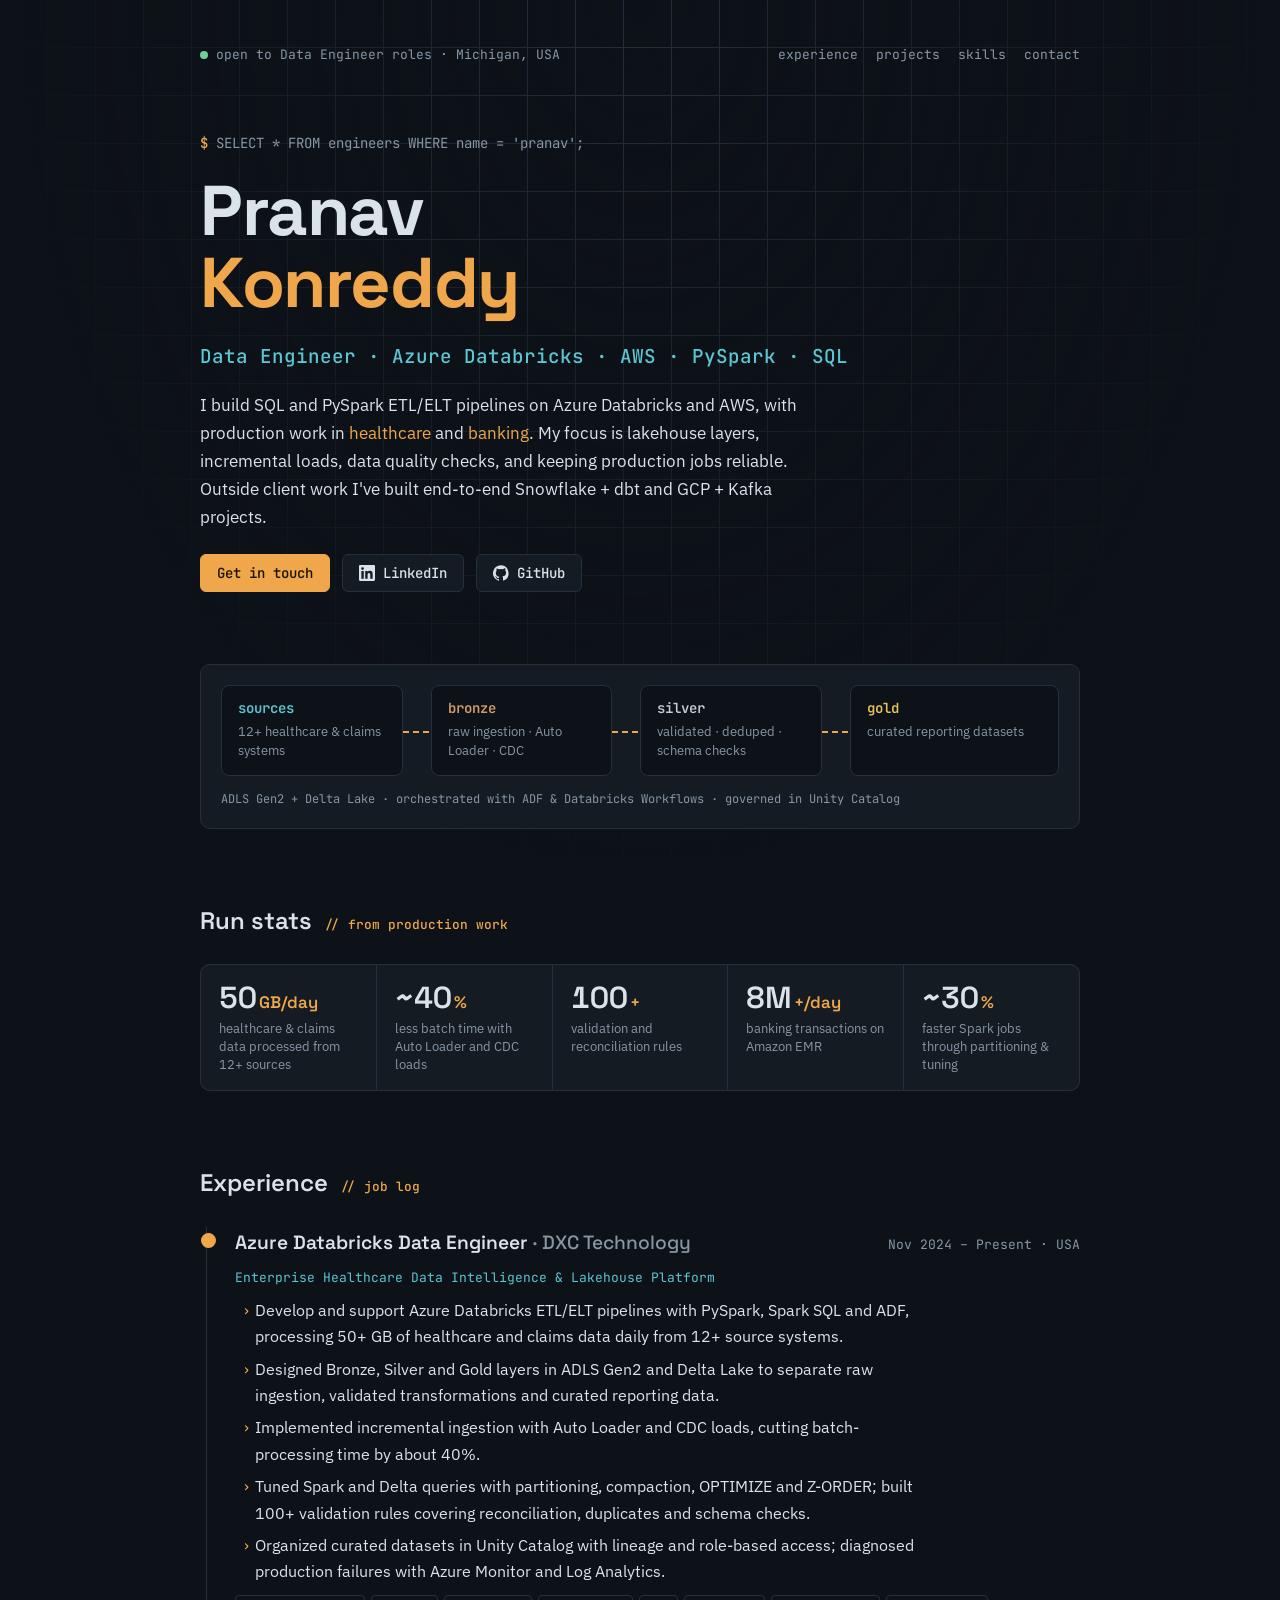
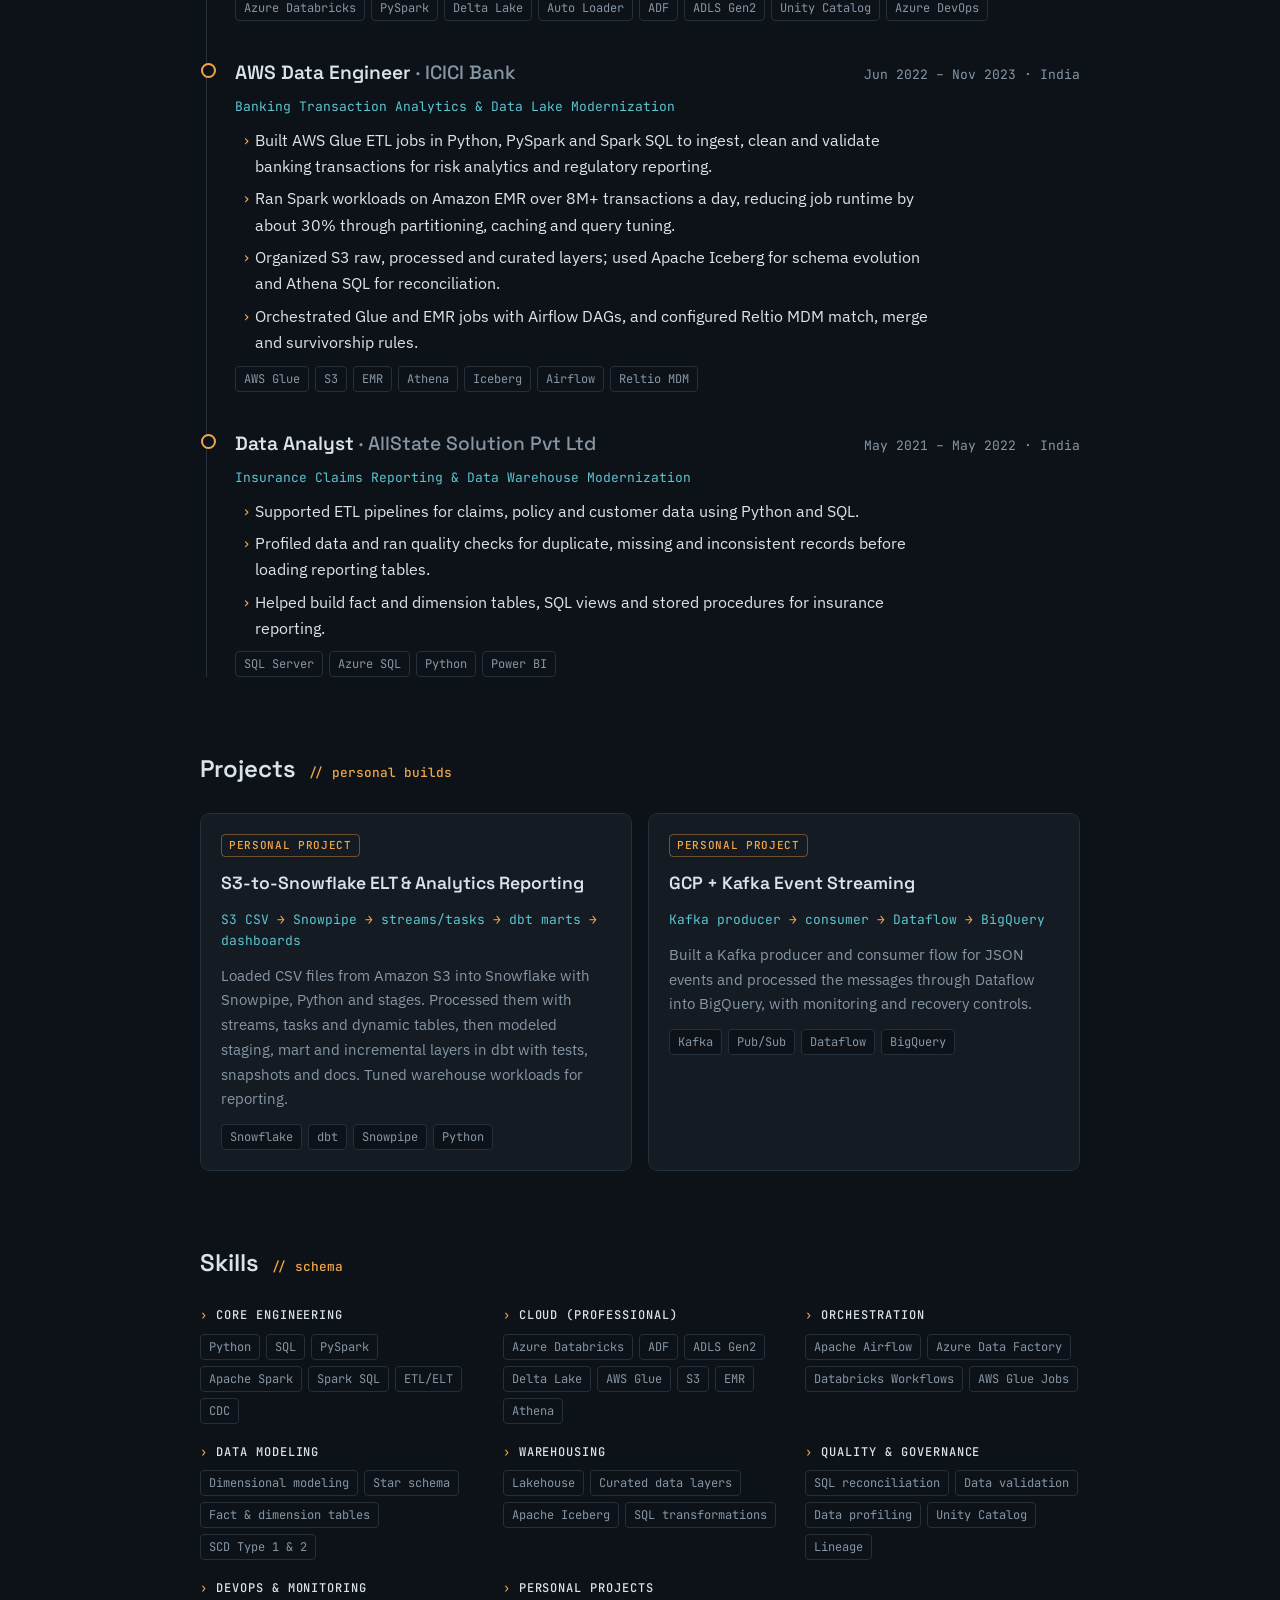
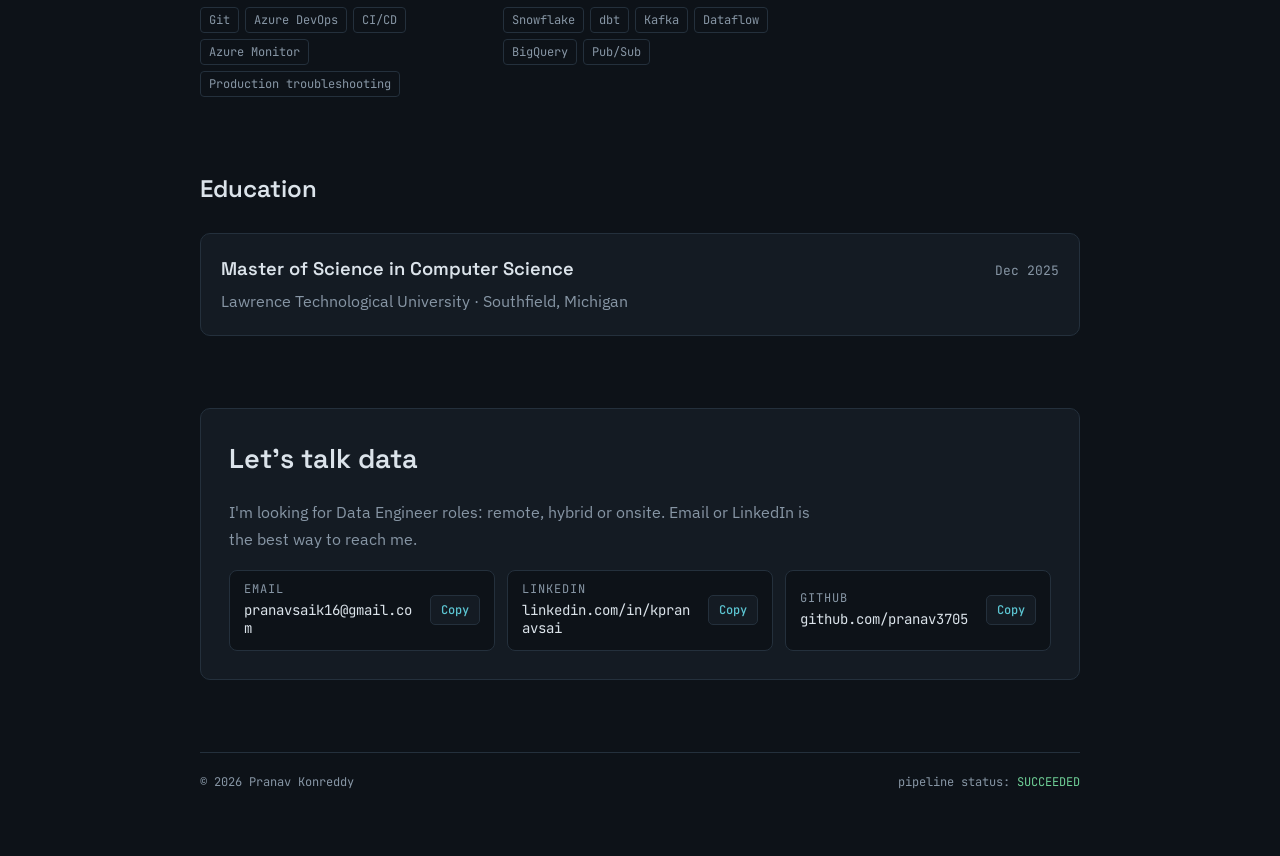
==== index.html @ feb9c825 "Add profile site Co-Authored-By: Claude Opus 5.5 <noreply@anthropic.com>" ====
<!doctype html>
<html lang="en">
<head>
<meta charset="utf-8">
<meta name="viewport" content="width=device-width, initial-scale=1, viewport-fit=cover">
<meta property="og:title" content="Pranav Konreddy | Data Engineer">
<meta property="og:description" content="Data Engineer: Azure Databricks, AWS, PySpark, SQL, Snowflake and dbt.">
<meta property="og:url" content="https://pranav3705.github.io/">
<meta property="og:type" content="website">
<title>Pranav Konreddy | Data Engineer</title>
<meta name="description" content="Pranav Konreddy, Data Engineer: Azure Databricks, AWS, PySpark, SQL, Snowflake and dbt.">
<link rel="preconnect" href="https://fonts.googleapis.com">
<link rel="preconnect" href="https://fonts.gstatic.com" crossorigin>
<link rel="stylesheet" href="https://fonts.googleapis.com/css2?family=Space+Grotesk:wght@500;600;700&family=IBM+Plex+Sans:wght@400;500;600&family=JetBrains+Mono:wght@400;500;600&display=swap">
<style>
/* Layout: one narrow column read like a pipeline run: source → bronze → silver → gold, then a job log of roles. Deliberately dark-only. */
:root {
  --bg: #0d1218;
  --surface: #141b23;
  --line: #24303c;
  --fg: #dbe3ea;
  --muted: #8796a5;
  --amber: #f0a64a;
  --teal: #5cc5d2;
  --ok: #6fcf97;
  --font-display: "Space Grotesk", "Segoe UI", system-ui, sans-serif;
  --font-body: "IBM Plex Sans", "Segoe UI", system-ui, sans-serif;
  --font-mono: "JetBrains Mono", ui-monospace, "SF Mono", Menlo, Consolas, monospace;
  color-scheme: dark;
}
* { box-sizing: border-box; }
html { scroll-behavior: smooth; }
@media (prefers-reduced-motion: reduce) { html { scroll-behavior: auto; } *, *::before, *::after { animation: none !important; transition: none !important; } }
body {
  margin: 0;
  background: var(--bg);
  color: var(--fg);
  font: 16px/1.65 var(--font-body);
  padding-left: max(16px, env(safe-area-inset-left, 0px));
  padding-right: max(16px, env(safe-area-inset-right, 0px));
  background-image:
    linear-gradient(var(--line) 1px, transparent 1px),
    linear-gradient(90deg, var(--line) 1px, transparent 1px);
  background-size: 48px 48px;
  background-position: -1px -1px;
  background-attachment: fixed;
}
body::after {
  content: ""; position: fixed; inset: 0; pointer-events: none; z-index: -1;
  background: radial-gradient(ellipse at 50% 0%, transparent 0%, var(--bg) 70%);
}
.wrap { max-width: 880px; margin: 0 auto; padding-block: 48px 64px; display: flex; flex-direction: column; gap: 72px; position: relative; }
a { color: var(--teal); text-decoration: none; }
a:hover { text-decoration: underline; text-underline-offset: 3px; }
:focus-visible { outline: 2px solid var(--amber); outline-offset: 3px; border-radius: 4px; }

.mono { font-family: var(--font-mono); }
.label { font: 500 12px/1.4 var(--font-mono); letter-spacing: .08em; text-transform: uppercase; color: var(--muted); }
h1, h2, h3 { font-family: var(--font-display); text-wrap: balance; margin: 0; }
h2 { font-size: 1.5rem; font-weight: 600; display: flex; align-items: baseline; gap: 12px; }
h2 .mono { font-size: .8rem; color: var(--amber); font-weight: 500; }
section { display: flex; flex-direction: column; gap: 24px; }

/* Top bar */
.topbar { display: flex; justify-content: space-between; align-items: center; gap: 16px; flex-wrap: wrap; font: 13px/1 var(--font-mono); color: var(--muted); }
.status { display: inline-flex; align-items: center; gap: 8px; }
.dot { width: 8px; height: 8px; border-radius: 50%; background: var(--ok); box-shadow: 0 0 0 0 var(--ok); animation: pulse 2.4s ease-out infinite; }
@keyframes pulse { 0% { box-shadow: 0 0 0 0 rgba(111,207,151,.55); } 70%,100% { box-shadow: 0 0 0 8px rgba(111,207,151,0); } }
.topbar nav { display: flex; gap: 18px; flex-wrap: wrap; }
.topbar nav a { color: var(--muted); }
.topbar nav a:hover { color: var(--fg); }

/* Hero */
.hero { display: flex; flex-direction: column; gap: 22px; }
.prompt { font: 14px/1.5 var(--font-mono); color: var(--muted); }
.prompt b { color: var(--amber); font-weight: 500; }
.hero h1 { font-size: clamp(2.6rem, 8vw, 4.4rem); line-height: 1.02; font-weight: 700; letter-spacing: -.02em; }
.hero h1 span { color: var(--amber); }
.role { font: 500 clamp(1rem, 2.6vw, 1.2rem)/1.5 var(--font-mono); color: var(--teal); }
.lede { max-width: 62ch; color: var(--fg); font-size: 1.06rem; margin: 0; }
.lede em { font-style: normal; color: var(--amber); }
.actions { display: flex; gap: 12px; flex-wrap: wrap; }
.btn { display: inline-flex; align-items: center; gap: 8px; padding: 10px 16px; border: 1px solid var(--line); border-radius: 6px; background: var(--surface); color: var(--fg); font: 500 14px/1 var(--font-mono); cursor: pointer; transition: border-color .15s, color .15s; }
.btn:hover { border-color: var(--amber); color: var(--amber); text-decoration: none; }
.btn.primary { background: var(--amber); color: #1a1206; border-color: var(--amber); }
.btn.primary:hover { color: #1a1206; filter: brightness(1.08); }
.btn svg { width: 16px; height: 16px; fill: currentColor; }

/* Medallion pipeline */
.pipeline { border: 1px solid var(--line); border-radius: 10px; background: var(--surface); padding: 20px; overflow-x: auto; }
.pipe-row { display: grid; grid-template-columns: repeat(4, minmax(130px, 1fr)); gap: 0; min-width: 600px; align-items: stretch; }
.stage { position: relative; padding: 14px 16px; border: 1px solid var(--line); border-radius: 8px; background: var(--bg); display: flex; flex-direction: column; gap: 6px; margin-right: 28px; }
.stage:last-child { margin-right: 0; }
.stage:not(:last-child)::after {
  content: ""; position: absolute; right: -29px; top: 50%; width: 28px; height: 2px;
  background: repeating-linear-gradient(90deg, var(--amber) 0 6px, transparent 6px 10px);
  background-size: 20px 2px; animation: flow 1.2s linear infinite;
}
@keyframes flow { from { background-position: 0 0; } to { background-position: 20px 0; } }
.stage .name { font: 600 14px/1.2 var(--font-mono); }
.stage .desc { font-size: 13px; color: var(--muted); line-height: 1.45; }
.stage.bronze .name { color: #d39a6a; }
.stage.silver .name { color: #c3ccd5; }
.stage.gold .name { color: #e8c15a; }
.stage.src .name { color: var(--teal); }
.pipe-foot { margin-top: 14px; font: 12px/1.5 var(--font-mono); color: var(--muted); min-width: 600px; }

/* Metrics */
.metrics { display: grid; grid-template-columns: repeat(auto-fit, minmax(150px, 1fr)); gap: 1px; background: var(--line); border: 1px solid var(--line); border-radius: 10px; overflow: hidden; }
.metric { background: var(--surface); padding: 18px 18px 16px; display: flex; flex-direction: column; gap: 6px; }
.metric .num { font: 600 1.9rem/1 var(--font-display); color: var(--fg); font-variant-numeric: tabular-nums; }
.metric .num small { font-size: .55em; color: var(--amber); margin-left: 2px; }
.metric .what { font-size: 13px; color: var(--muted); line-height: 1.4; }

/* Job log */
.log { display: flex; flex-direction: column; gap: 0; border-left: 1px solid var(--line); margin-left: 6px; }
.job { position: relative; padding: 0 0 36px 28px; display: flex; flex-direction: column; gap: 10px; min-width: 0; }
.job:last-child { padding-bottom: 0; }
.job::before { content: ""; position: absolute; left: -6px; top: 6px; width: 11px; height: 11px; border-radius: 50%; background: var(--bg); border: 2px solid var(--amber); }
.job.current::before { background: var(--amber); }
.job-head { display: flex; justify-content: space-between; gap: 6px 16px; flex-wrap: wrap; align-items: baseline; }
.job h3 { font-size: 1.2rem; font-weight: 600; }
.job h3 .at { color: var(--muted); font-weight: 500; }
.when { font: 13px/1.4 var(--font-mono); color: var(--muted); font-variant-numeric: tabular-nums; }
.project { font: 13px/1.4 var(--font-mono); color: var(--teal); }
.job ul { margin: 0; padding-left: 18px; display: flex; flex-direction: column; gap: 6px; max-width: 70ch; }
.job li::marker { color: var(--amber); content: "› "; }
.job li { padding-left: 2px; }
.tags { display: flex; flex-wrap: wrap; gap: 6px; }
.tag { font: 12px/1 var(--font-mono); padding: 6px 8px; border: 1px solid var(--line); border-radius: 4px; color: var(--muted); background: var(--bg); }

/* Projects */
.projects { display: grid; grid-template-columns: repeat(auto-fit, minmax(260px, 1fr)); gap: 16px; }
.card { border: 1px solid var(--line); border-radius: 10px; background: var(--surface); padding: 20px; display: flex; flex-direction: column; gap: 12px; min-width: 0; }
.card .flow { font: 13px/1.6 var(--font-mono); color: var(--teal); overflow-wrap: anywhere; }
.card .flow i { color: var(--amber); font-style: normal; }
.card h3 { font-size: 1.1rem; font-weight: 600; }
.card p { margin: 0; color: var(--muted); font-size: 15px; }
.badge { align-self: flex-start; font: 500 11px/1 var(--font-mono); letter-spacing: .06em; text-transform: uppercase; padding: 5px 7px; border-radius: 4px; color: var(--amber); border: 1px solid rgba(240,166,74,.4); }

/* Skills */
.skills { display: grid; grid-template-columns: repeat(auto-fit, minmax(240px, 1fr)); gap: 20px 28px; }
.skill-group { display: flex; flex-direction: column; gap: 10px; min-width: 0; }
.skill-group .label { color: var(--fg); }
.skill-group .label span { color: var(--amber); }

/* Education */
.edu { display: flex; justify-content: space-between; gap: 8px 24px; flex-wrap: wrap; align-items: baseline; border: 1px solid var(--line); border-radius: 10px; background: var(--surface); padding: 20px; }
.edu h3 { font-size: 1.15rem; font-weight: 600; }
.edu p { margin: 4px 0 0; color: var(--muted); }

/* Contact */
.contact { border: 1px solid var(--line); border-radius: 10px; background: var(--surface); padding: 28px; display: flex; flex-direction: column; gap: 18px; }
.contact h2 { font-size: 1.7rem; }
.contact p { margin: 0; color: var(--muted); max-width: 60ch; }
.links { display: grid; grid-template-columns: repeat(auto-fit, minmax(240px, 1fr)); gap: 12px; }
.link-row { display: flex; align-items: center; justify-content: space-between; gap: 12px; padding: 12px 14px; border: 1px solid var(--line); border-radius: 8px; background: var(--bg); min-width: 0; }
.link-row .k { font: 12px/1 var(--font-mono); color: var(--muted); text-transform: uppercase; letter-spacing: .08em; }
.link-row .v { font: 14px/1.3 var(--font-mono); color: var(--fg); overflow-wrap: anywhere; user-select: all; }
.link-row .meta { display: flex; flex-direction: column; gap: 6px; min-width: 0; }
.copy { flex: none; font: 500 12px/1 var(--font-mono); padding: 8px 10px; border: 1px solid var(--line); border-radius: 5px; background: var(--surface); color: var(--teal); cursor: pointer; }
.copy:hover { border-color: var(--teal); }
footer { font: 12px/1.6 var(--font-mono); color: var(--muted); display: flex; justify-content: space-between; gap: 12px; flex-wrap: wrap; border-top: 1px solid var(--line); padding-top: 20px; }

@media (max-width: 520px) {
  .wrap { gap: 56px; padding-block: 28px 48px; }
  .contact { padding: 20px; }
}
</style>
</head>
<body>

<div class="wrap">
  <header class="topbar">
    <span class="status"><span class="dot" aria-hidden="true"></span>open to Data Engineer roles · Michigan, USA</span>
    <nav aria-label="Sections">
      <a href="#experience">experience</a>
      <a href="#projects">projects</a>
      <a href="#skills">skills</a>
      <a href="#contact">contact</a>
    </nav>
  </header>

  <section class="hero" aria-labelledby="name">
    <div class="prompt"><b>$</b> SELECT * FROM engineers WHERE name = 'pranav';</div>
    <h1 id="name">Pranav<br><span>Konreddy</span></h1>
    <div class="role">Data Engineer · Azure Databricks · AWS · PySpark · SQL</div>
    <p class="lede">I build SQL and PySpark ETL/ELT pipelines on Azure Databricks and AWS, with production work in <em>healthcare</em> and <em>banking</em>. My focus is lakehouse layers, incremental loads, data quality checks, and keeping production jobs reliable. Outside client work I've built end-to-end Snowflake + dbt and GCP + Kafka projects.</p>
    <div class="actions">
      <a class="btn primary" href="#contact">Get in touch</a>
      <a class="btn" href="https://www.linkedin.com/in/kpranavsai" target="_blank" rel="noopener">
        <svg viewBox="0 0 24 24" aria-hidden="true"><path d="M20.45 20.45h-3.56v-5.57c0-1.33-.03-3.04-1.85-3.04-1.86 0-2.14 1.45-2.14 2.95v5.66H9.34V9h3.42v1.56h.05c.48-.9 1.64-1.85 3.38-1.85 3.6 0 4.27 2.37 4.27 5.46v6.28zM5.34 7.43a2.06 2.06 0 1 1 0-4.13 2.06 2.06 0 0 1 0 4.13zM7.12 20.45H3.56V9h3.56v11.45zM22.22 0H1.77C.79 0 0 .77 0 1.73v20.54C0 23.23.79 24 1.77 24h20.45c.98 0 1.78-.77 1.78-1.73V1.73C24 .77 23.2 0 22.22 0z"/></svg>
        LinkedIn
      </a>
      <a class="btn" href="https://github.com/pranav3705" target="_blank" rel="noopener">
        <svg viewBox="0 0 24 24" aria-hidden="true"><path d="M12 .3a12 12 0 0 0-3.8 23.4c.6.1.8-.3.8-.6v-2c-3.3.7-4-1.6-4-1.6-.6-1.4-1.4-1.8-1.4-1.8-1-.7.1-.7.1-.7 1.2.1 1.8 1.2 1.8 1.2 1 1.8 2.8 1.3 3.5 1 0-.8.4-1.3.7-1.6-2.7-.3-5.5-1.3-5.5-6 0-1.2.5-2.3 1.3-3.1-.2-.4-.6-1.6 0-3.2 0 0 1-.3 3.4 1.2a11.5 11.5 0 0 1 6 0C17.3 4.6 18.3 5 18.3 5c.6 1.6.2 2.8 0 3.2.9.8 1.3 1.9 1.3 3.2 0 4.6-2.8 5.6-5.5 5.9.5.4.9 1 .9 2.2v3.3c0 .3.1.7.8.6A12 12 0 0 0 12 .3"/></svg>
        GitHub
      </a>
    </div>
  </section>

  <div class="pipeline" role="img" aria-label="Medallion pipeline: 12+ sources into Bronze raw, Silver validated, Gold curated layers">
    <div class="pipe-row">
      <div class="stage src"><span class="name">sources</span><span class="desc">12+ healthcare &amp; claims systems</span></div>
      <div class="stage bronze"><span class="name">bronze</span><span class="desc">raw ingestion · Auto Loader · CDC</span></div>
      <div class="stage silver"><span class="name">silver</span><span class="desc">validated · deduped · schema checks</span></div>
      <div class="stage gold"><span class="name">gold</span><span class="desc">curated reporting datasets</span></div>
    </div>
    <div class="pipe-foot">ADLS Gen2 + Delta Lake · orchestrated with ADF &amp; Databricks Workflows · governed in Unity Catalog</div>
  </div>

  <section aria-labelledby="impact">
    <h2 id="impact">Run stats <span class="mono">// from production work</span></h2>
    <div class="metrics">
      <div class="metric"><span class="num">50<small>GB/day</small></span><span class="what">healthcare &amp; claims data processed from 12+ sources</span></div>
      <div class="metric"><span class="num">~40<small>%</small></span><span class="what">less batch time with Auto Loader and CDC loads</span></div>
      <div class="metric"><span class="num">100<small>+</small></span><span class="what">validation and reconciliation rules</span></div>
      <div class="metric"><span class="num">8M<small>+/day</small></span><span class="what">banking transactions on Amazon EMR</span></div>
      <div class="metric"><span class="num">~30<small>%</small></span><span class="what">faster Spark jobs through partitioning &amp; tuning</span></div>
    </div>
  </section>

  <section id="experience" aria-labelledby="exp-h">
    <h2 id="exp-h">Experience <span class="mono">// job log</span></h2>
    <div class="log">
      <article class="job current">
        <div class="job-head">
          <h3>Azure Databricks Data Engineer <span class="at">· DXC Technology</span></h3>
          <span class="when">Nov 2024 – Present · USA</span>
        </div>
        <div class="project">Enterprise Healthcare Data Intelligence &amp; Lakehouse Platform</div>
        <ul>
          <li>Develop and support Azure Databricks ETL/ELT pipelines with PySpark, Spark SQL and ADF, processing 50+ GB of healthcare and claims data daily from 12+ source systems.</li>
          <li>Designed Bronze, Silver and Gold layers in ADLS Gen2 and Delta Lake to separate raw ingestion, validated transformations and curated reporting data.</li>
          <li>Implemented incremental ingestion with Auto Loader and CDC loads, cutting batch-processing time by about 40%.</li>
          <li>Tuned Spark and Delta queries with partitioning, compaction, OPTIMIZE and Z-ORDER; built 100+ validation rules covering reconciliation, duplicates and schema checks.</li>
          <li>Organized curated datasets in Unity Catalog with lineage and role-based access; diagnosed production failures with Azure Monitor and Log Analytics.</li>
        </ul>
        <div class="tags"><span class="tag">Azure Databricks</span><span class="tag">PySpark</span><span class="tag">Delta Lake</span><span class="tag">Auto Loader</span><span class="tag">ADF</span><span class="tag">ADLS Gen2</span><span class="tag">Unity Catalog</span><span class="tag">Azure DevOps</span></div>
      </article>

      <article class="job">
        <div class="job-head">
          <h3>AWS Data Engineer <span class="at">· ICICI Bank</span></h3>
          <span class="when">Jun 2022 – Nov 2023 · India</span>
        </div>
        <div class="project">Banking Transaction Analytics &amp; Data Lake Modernization</div>
        <ul>
          <li>Built AWS Glue ETL jobs in Python, PySpark and Spark SQL to ingest, clean and validate banking transactions for risk analytics and regulatory reporting.</li>
          <li>Ran Spark workloads on Amazon EMR over 8M+ transactions a day, reducing job runtime by about 30% through partitioning, caching and query tuning.</li>
          <li>Organized S3 raw, processed and curated layers; used Apache Iceberg for schema evolution and Athena SQL for reconciliation.</li>
          <li>Orchestrated Glue and EMR jobs with Airflow DAGs, and configured Reltio MDM match, merge and survivorship rules.</li>
        </ul>
        <div class="tags"><span class="tag">AWS Glue</span><span class="tag">S3</span><span class="tag">EMR</span><span class="tag">Athena</span><span class="tag">Iceberg</span><span class="tag">Airflow</span><span class="tag">Reltio MDM</span></div>
      </article>

      <article class="job">
        <div class="job-head">
          <h3>Data Analyst <span class="at">· AllState Solution Pvt Ltd</span></h3>
          <span class="when">May 2021 – May 2022 · India</span>
        </div>
        <div class="project">Insurance Claims Reporting &amp; Data Warehouse Modernization</div>
        <ul>
          <li>Supported ETL pipelines for claims, policy and customer data using Python and SQL.</li>
          <li>Profiled data and ran quality checks for duplicate, missing and inconsistent records before loading reporting tables.</li>
          <li>Helped build fact and dimension tables, SQL views and stored procedures for insurance reporting.</li>
        </ul>
        <div class="tags"><span class="tag">SQL Server</span><span class="tag">Azure SQL</span><span class="tag">Python</span><span class="tag">Power BI</span></div>
      </article>
    </div>
  </section>

  <section id="projects" aria-labelledby="proj-h">
    <h2 id="proj-h">Projects <span class="mono">// personal builds</span></h2>
    <div class="projects">
      <article class="card">
        <span class="badge">Personal project</span>
        <h3>S3-to-Snowflake ELT &amp; Analytics Reporting</h3>
        <div class="flow">S3 CSV <i>→</i> Snowpipe <i>→</i> streams/tasks <i>→</i> dbt marts <i>→</i> dashboards</div>
        <p>Loaded CSV files from Amazon S3 into Snowflake with Snowpipe, Python and stages. Processed them with streams, tasks and dynamic tables, then modeled staging, mart and incremental layers in dbt with tests, snapshots and docs. Tuned warehouse workloads for reporting.</p>
        <div class="tags"><span class="tag">Snowflake</span><span class="tag">dbt</span><span class="tag">Snowpipe</span><span class="tag">Python</span></div>
      </article>
      <article class="card">
        <span class="badge">Personal project</span>
        <h3>GCP + Kafka Event Streaming</h3>
        <div class="flow">Kafka producer <i>→</i> consumer <i>→</i> Dataflow <i>→</i> BigQuery</div>
        <p>Built a Kafka producer and consumer flow for JSON events and processed the messages through Dataflow into BigQuery, with monitoring and recovery controls.</p>
        <div class="tags"><span class="tag">Kafka</span><span class="tag">Pub/Sub</span><span class="tag">Dataflow</span><span class="tag">BigQuery</span></div>
      </article>
    </div>
  </section>

  <section id="skills" aria-labelledby="skills-h">
    <h2 id="skills-h">Skills <span class="mono">// schema</span></h2>
    <div class="skills">
      <div class="skill-group"><span class="label"><span>›</span> Core engineering</span><div class="tags"><span class="tag">Python</span><span class="tag">SQL</span><span class="tag">PySpark</span><span class="tag">Apache Spark</span><span class="tag">Spark SQL</span><span class="tag">ETL/ELT</span><span class="tag">CDC</span></div></div>
      <div class="skill-group"><span class="label"><span>›</span> Cloud (professional)</span><div class="tags"><span class="tag">Azure Databricks</span><span class="tag">ADF</span><span class="tag">ADLS Gen2</span><span class="tag">Delta Lake</span><span class="tag">AWS Glue</span><span class="tag">S3</span><span class="tag">EMR</span><span class="tag">Athena</span></div></div>
      <div class="skill-group"><span class="label"><span>›</span> Orchestration</span><div class="tags"><span class="tag">Apache Airflow</span><span class="tag">Azure Data Factory</span><span class="tag">Databricks Workflows</span><span class="tag">AWS Glue Jobs</span></div></div>
      <div class="skill-group"><span class="label"><span>›</span> Data modeling</span><div class="tags"><span class="tag">Dimensional modeling</span><span class="tag">Star schema</span><span class="tag">Fact &amp; dimension tables</span><span class="tag">SCD Type 1 &amp; 2</span></div></div>
      <div class="skill-group"><span class="label"><span>›</span> Warehousing</span><div class="tags"><span class="tag">Lakehouse</span><span class="tag">Curated data layers</span><span class="tag">Apache Iceberg</span><span class="tag">SQL transformations</span></div></div>
      <div class="skill-group"><span class="label"><span>›</span> Quality &amp; governance</span><div class="tags"><span class="tag">SQL reconciliation</span><span class="tag">Data validation</span><span class="tag">Data profiling</span><span class="tag">Unity Catalog</span><span class="tag">Lineage</span></div></div>
      <div class="skill-group"><span class="label"><span>›</span> DevOps &amp; monitoring</span><div class="tags"><span class="tag">Git</span><span class="tag">Azure DevOps</span><span class="tag">CI/CD</span><span class="tag">Azure Monitor</span><span class="tag">Production troubleshooting</span></div></div>
      <div class="skill-group"><span class="label"><span>›</span> Personal projects</span><div class="tags"><span class="tag">Snowflake</span><span class="tag">dbt</span><span class="tag">Kafka</span><span class="tag">Dataflow</span><span class="tag">BigQuery</span><span class="tag">Pub/Sub</span></div></div>
    </div>
  </section>

  <section aria-labelledby="edu-h">
    <h2 id="edu-h">Education</h2>
    <div class="edu">
      <div>
        <h3>Master of Science in Computer Science</h3>
        <p>Lawrence Technological University · Southfield, Michigan</p>
      </div>
      <span class="when">Dec 2025</span>
    </div>
  </section>

  <section id="contact" class="contact" aria-labelledby="contact-h">
    <h2 id="contact-h">Let's talk data</h2>
    <p>I'm looking for Data Engineer roles: remote, hybrid or onsite. Email or LinkedIn is the best way to reach me.</p>
    <div class="links">
      <div class="link-row">
        <div class="meta"><span class="k">Email</span><span class="v" id="email-val">pranavsaik16@gmail.com</span></div>
        <button class="copy" type="button" id="copy-email" data-copy="pranavsaik16@gmail.com">Copy</button>
      </div>
      <div class="link-row">
        <div class="meta"><span class="k">LinkedIn</span><a class="v" href="https://www.linkedin.com/in/kpranavsai" target="_blank" rel="noopener">linkedin.com/in/kpranavsai</a></div>
        <button class="copy" type="button" id="copy-li" data-copy="https://www.linkedin.com/in/kpranavsai">Copy</button>
      </div>
      <div class="link-row">
        <div class="meta"><span class="k">GitHub</span><a class="v" href="https://github.com/pranav3705" target="_blank" rel="noopener">github.com/pranav3705</a></div>
        <button class="copy" type="button" id="copy-gh" data-copy="https://github.com/pranav3705">Copy</button>
      </div>
    </div>
  </section>

  <footer>
    <span>© 2026 Pranav Konreddy</span>
    <span>pipeline status: <span style="color:var(--ok)">SUCCEEDED</span></span>
  </footer>
</div>

<script>
document.querySelectorAll('.copy').forEach(function (btn) {
  btn.addEventListener('click', function () {
    var text = btn.getAttribute('data-copy');
    var done = function () { btn.textContent = 'Copied'; setTimeout(function () { btn.textContent = 'Copy'; }, 1600); };
    var fallback = function () {
      var target = btn.parentElement.querySelector('.v');
      var range = document.createRange(); range.selectNodeContents(target);
      var sel = window.getSelection(); sel.removeAllRanges(); sel.addRange(range);
      btn.textContent = 'Selected';
      setTimeout(function () { btn.textContent = 'Copy'; }, 1600);
    };
    try {
      if (navigator.clipboard && navigator.clipboard.writeText) {
        navigator.clipboard.writeText(text).then(done, fallback);
      } else { fallback(); }
    } catch (e) { fallback(); }
  });
});
</script>
</body>
</html>
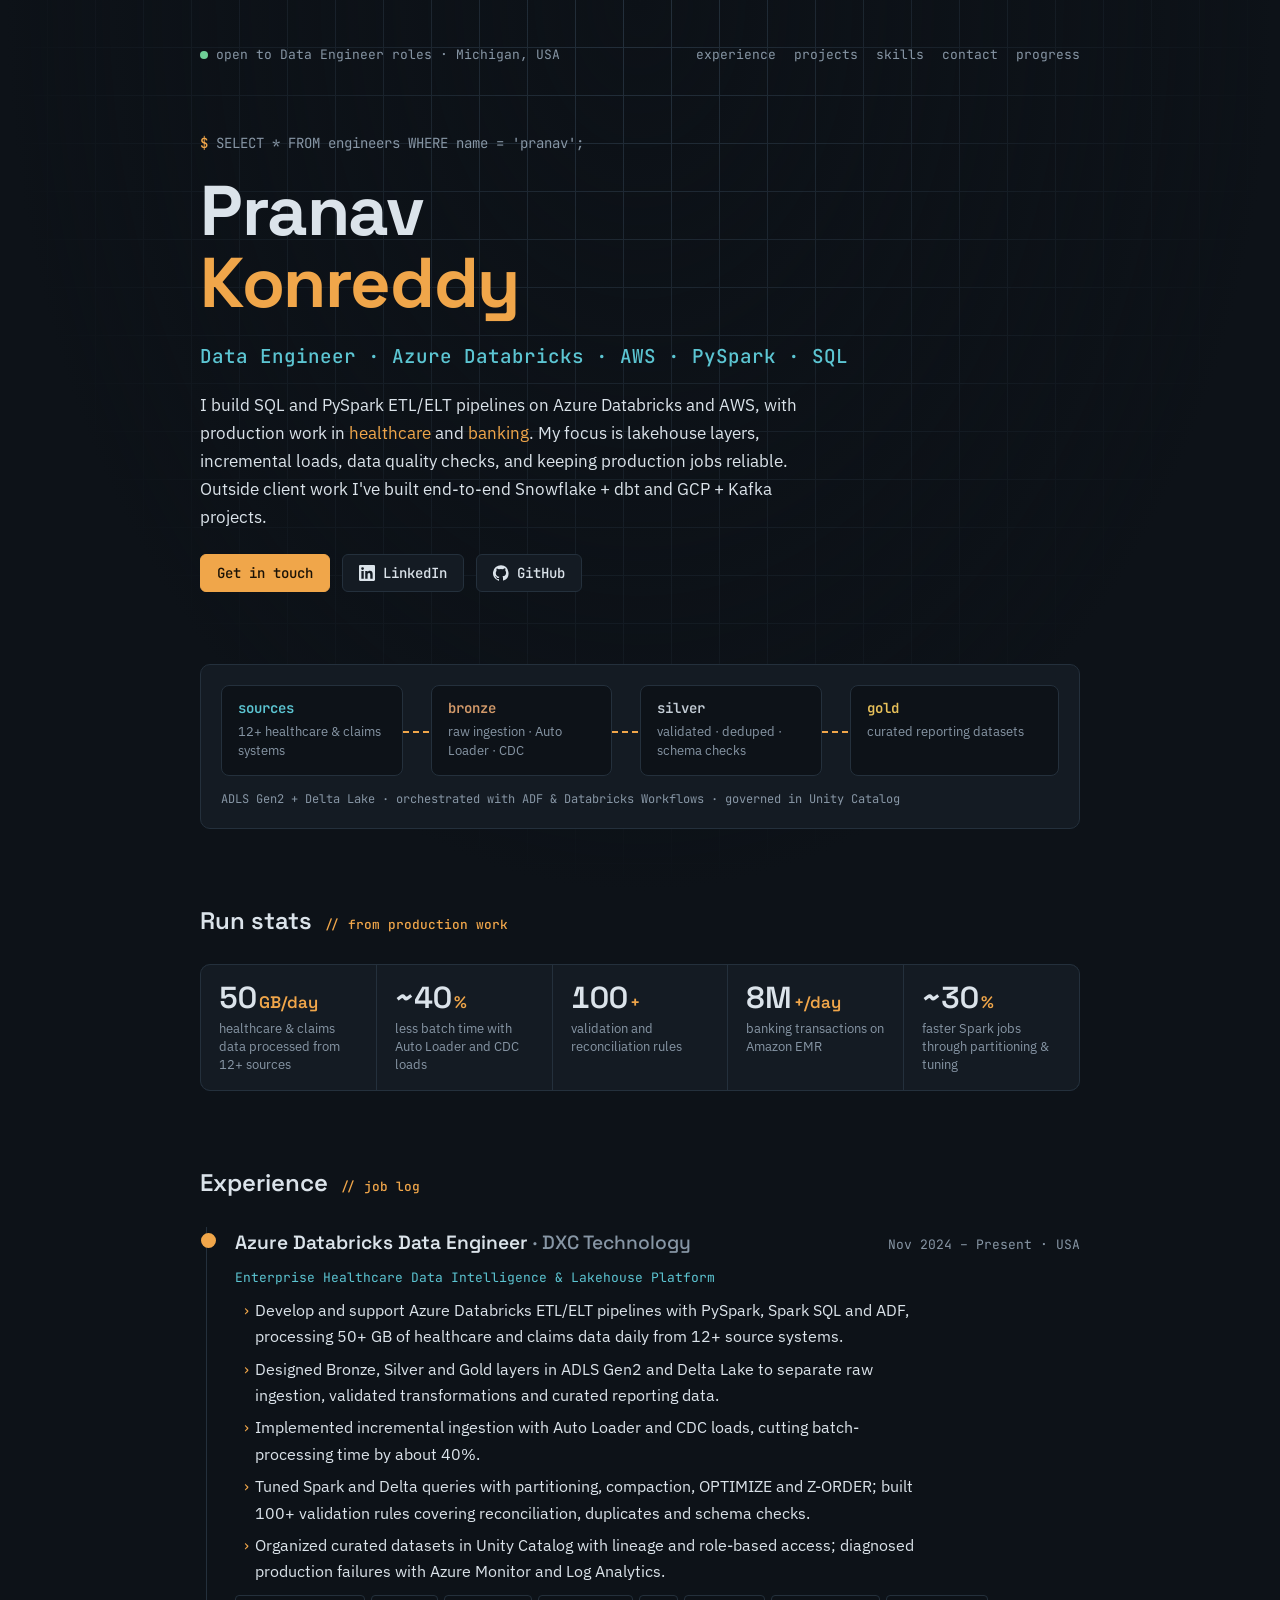
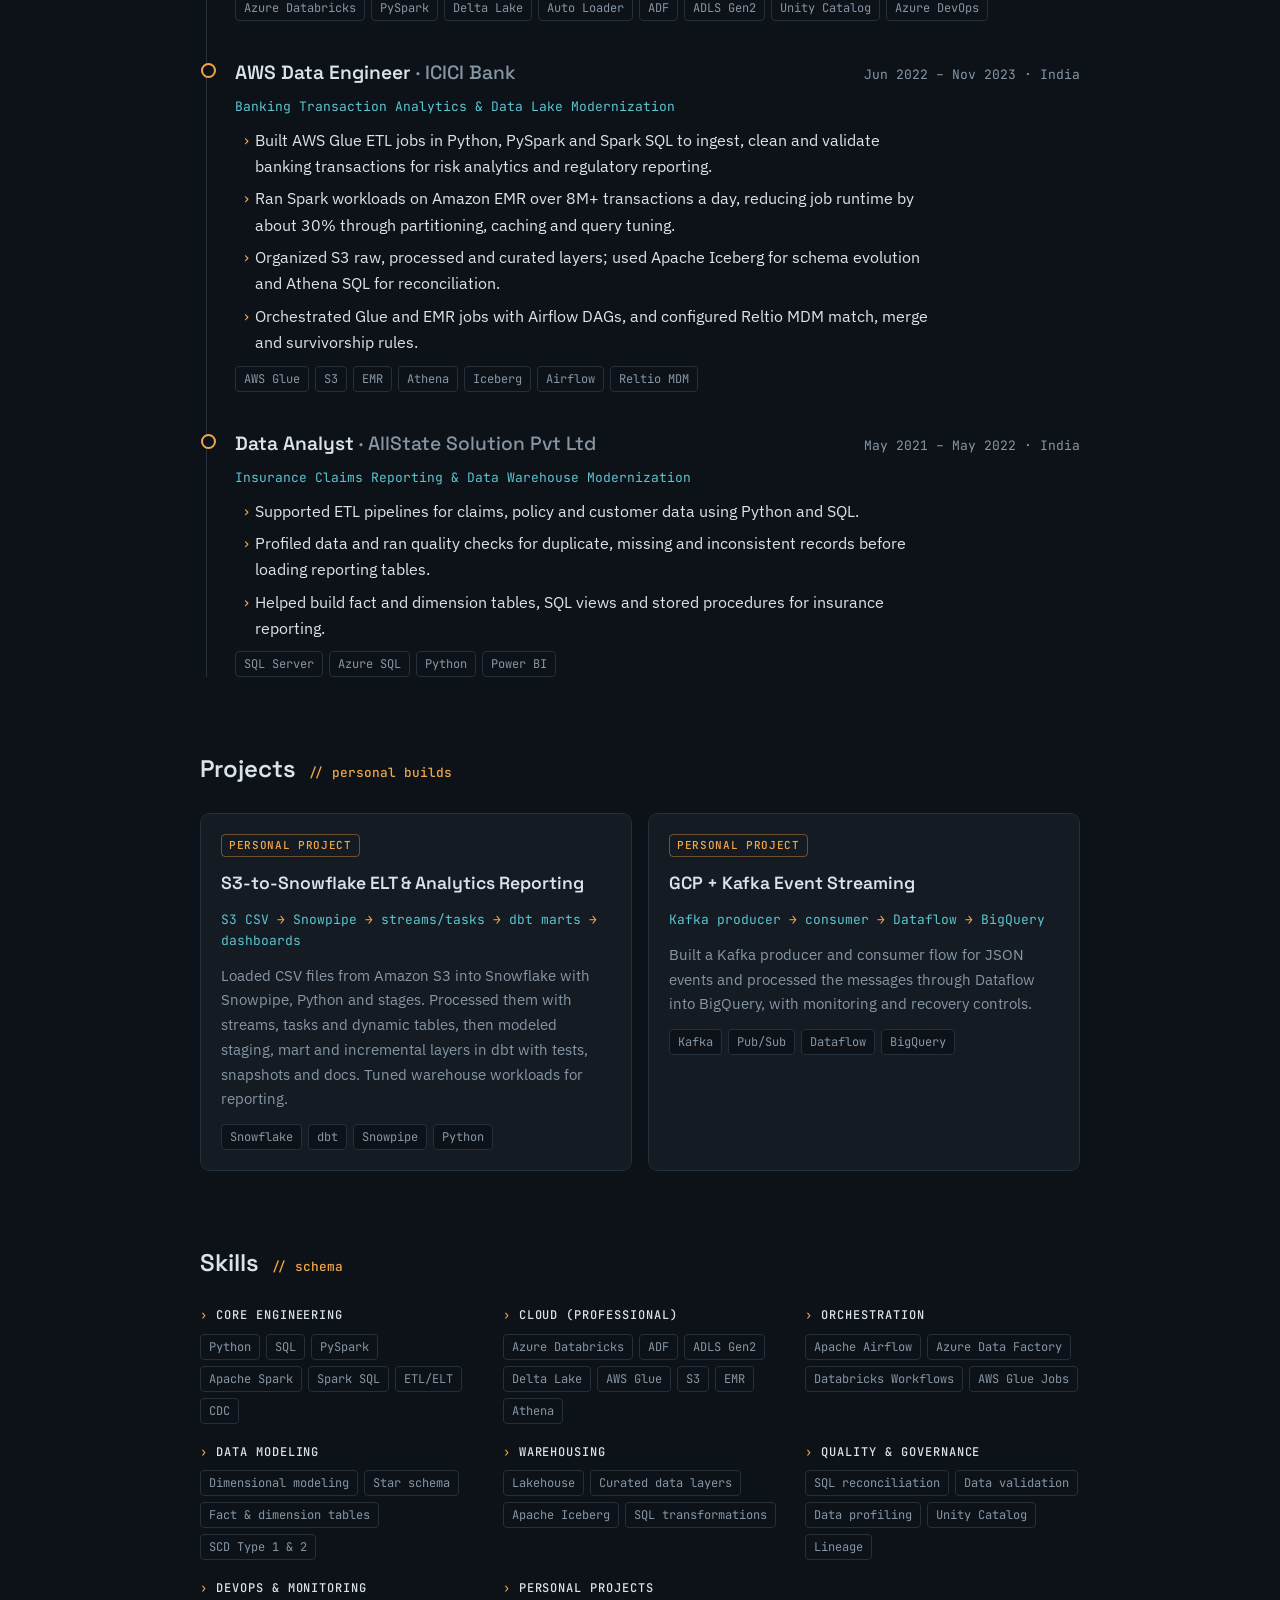
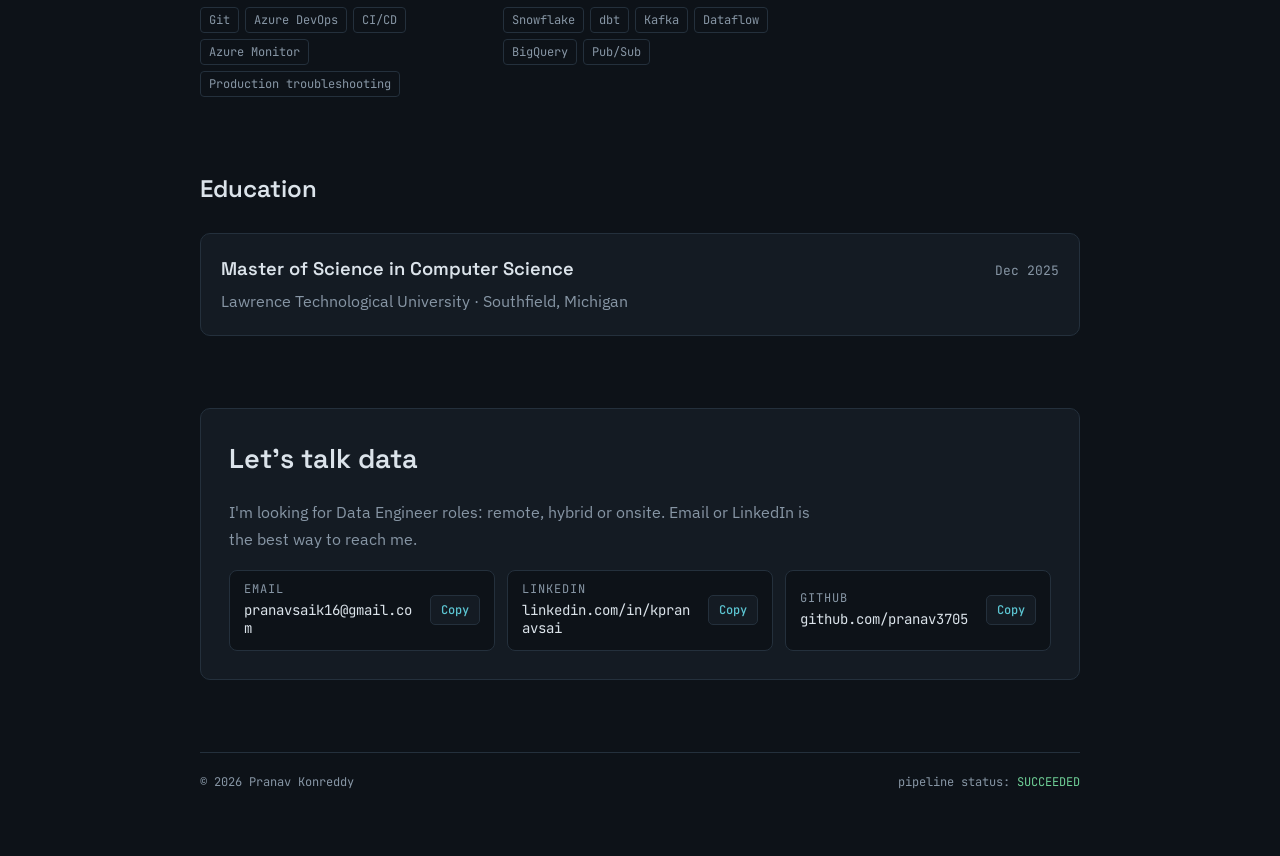
==== commit 9fc7a98f: "Add public job-search progress page Aggregate-only stats.json generated by scripts/update_progress.p" ====
--- a/index.html
+++ b/index.html
@@ -12,161 +12,7 @@
 <link rel="preconnect" href="https://fonts.googleapis.com">
 <link rel="preconnect" href="https://fonts.gstatic.com" crossorigin>
 <link rel="stylesheet" href="https://fonts.googleapis.com/css2?family=Space+Grotesk:wght@500;600;700&family=IBM+Plex+Sans:wght@400;500;600&family=JetBrains+Mono:wght@400;500;600&display=swap">
-<style>
-/* Layout: one narrow column read like a pipeline run: source → bronze → silver → gold, then a job log of roles. Deliberately dark-only. */
-:root {
-  --bg: #0d1218;
-  --surface: #141b23;
-  --line: #24303c;
-  --fg: #dbe3ea;
-  --muted: #8796a5;
-  --amber: #f0a64a;
-  --teal: #5cc5d2;
-  --ok: #6fcf97;
-  --font-display: "Space Grotesk", "Segoe UI", system-ui, sans-serif;
-  --font-body: "IBM Plex Sans", "Segoe UI", system-ui, sans-serif;
-  --font-mono: "JetBrains Mono", ui-monospace, "SF Mono", Menlo, Consolas, monospace;
-  color-scheme: dark;
-}
-* { box-sizing: border-box; }
-html { scroll-behavior: smooth; }
-@media (prefers-reduced-motion: reduce) { html { scroll-behavior: auto; } *, *::before, *::after { animation: none !important; transition: none !important; } }
-body {
-  margin: 0;
-  background: var(--bg);
-  color: var(--fg);
-  font: 16px/1.65 var(--font-body);
-  padding-left: max(16px, env(safe-area-inset-left, 0px));
-  padding-right: max(16px, env(safe-area-inset-right, 0px));
-  background-image:
-    linear-gradient(var(--line) 1px, transparent 1px),
-    linear-gradient(90deg, var(--line) 1px, transparent 1px);
-  background-size: 48px 48px;
-  background-position: -1px -1px;
-  background-attachment: fixed;
-}
-body::after {
-  content: ""; position: fixed; inset: 0; pointer-events: none; z-index: -1;
-  background: radial-gradient(ellipse at 50% 0%, transparent 0%, var(--bg) 70%);
-}
-.wrap { max-width: 880px; margin: 0 auto; padding-block: 48px 64px; display: flex; flex-direction: column; gap: 72px; position: relative; }
-a { color: var(--teal); text-decoration: none; }
-a:hover { text-decoration: underline; text-underline-offset: 3px; }
-:focus-visible { outline: 2px solid var(--amber); outline-offset: 3px; border-radius: 4px; }
-
-.mono { font-family: var(--font-mono); }
-.label { font: 500 12px/1.4 var(--font-mono); letter-spacing: .08em; text-transform: uppercase; color: var(--muted); }
-h1, h2, h3 { font-family: var(--font-display); text-wrap: balance; margin: 0; }
-h2 { font-size: 1.5rem; font-weight: 600; display: flex; align-items: baseline; gap: 12px; }
-h2 .mono { font-size: .8rem; color: var(--amber); font-weight: 500; }
-section { display: flex; flex-direction: column; gap: 24px; }
-
-/* Top bar */
-.topbar { display: flex; justify-content: space-between; align-items: center; gap: 16px; flex-wrap: wrap; font: 13px/1 var(--font-mono); color: var(--muted); }
-.status { display: inline-flex; align-items: center; gap: 8px; }
-.dot { width: 8px; height: 8px; border-radius: 50%; background: var(--ok); box-shadow: 0 0 0 0 var(--ok); animation: pulse 2.4s ease-out infinite; }
-@keyframes pulse { 0% { box-shadow: 0 0 0 0 rgba(111,207,151,.55); } 70%,100% { box-shadow: 0 0 0 8px rgba(111,207,151,0); } }
-.topbar nav { display: flex; gap: 18px; flex-wrap: wrap; }
-.topbar nav a { color: var(--muted); }
-.topbar nav a:hover { color: var(--fg); }
-
-/* Hero */
-.hero { display: flex; flex-direction: column; gap: 22px; }
-.prompt { font: 14px/1.5 var(--font-mono); color: var(--muted); }
-.prompt b { color: var(--amber); font-weight: 500; }
-.hero h1 { font-size: clamp(2.6rem, 8vw, 4.4rem); line-height: 1.02; font-weight: 700; letter-spacing: -.02em; }
-.hero h1 span { color: var(--amber); }
-.role { font: 500 clamp(1rem, 2.6vw, 1.2rem)/1.5 var(--font-mono); color: var(--teal); }
-.lede { max-width: 62ch; color: var(--fg); font-size: 1.06rem; margin: 0; }
-.lede em { font-style: normal; color: var(--amber); }
-.actions { display: flex; gap: 12px; flex-wrap: wrap; }
-.btn { display: inline-flex; align-items: center; gap: 8px; padding: 10px 16px; border: 1px solid var(--line); border-radius: 6px; background: var(--surface); color: var(--fg); font: 500 14px/1 var(--font-mono); cursor: pointer; transition: border-color .15s, color .15s; }
-.btn:hover { border-color: var(--amber); color: var(--amber); text-decoration: none; }
-.btn.primary { background: var(--amber); color: #1a1206; border-color: var(--amber); }
-.btn.primary:hover { color: #1a1206; filter: brightness(1.08); }
-.btn svg { width: 16px; height: 16px; fill: currentColor; }
-
-/* Medallion pipeline */
-.pipeline { border: 1px solid var(--line); border-radius: 10px; background: var(--surface); padding: 20px; overflow-x: auto; }
-.pipe-row { display: grid; grid-template-columns: repeat(4, minmax(130px, 1fr)); gap: 0; min-width: 600px; align-items: stretch; }
-.stage { position: relative; padding: 14px 16px; border: 1px solid var(--line); border-radius: 8px; background: var(--bg); display: flex; flex-direction: column; gap: 6px; margin-right: 28px; }
-.stage:last-child { margin-right: 0; }
-.stage:not(:last-child)::after {
-  content: ""; position: absolute; right: -29px; top: 50%; width: 28px; height: 2px;
-  background: repeating-linear-gradient(90deg, var(--amber) 0 6px, transparent 6px 10px);
-  background-size: 20px 2px; animation: flow 1.2s linear infinite;
-}
-@keyframes flow { from { background-position: 0 0; } to { background-position: 20px 0; } }
-.stage .name { font: 600 14px/1.2 var(--font-mono); }
-.stage .desc { font-size: 13px; color: var(--muted); line-height: 1.45; }
-.stage.bronze .name { color: #d39a6a; }
-.stage.silver .name { color: #c3ccd5; }
-.stage.gold .name { color: #e8c15a; }
-.stage.src .name { color: var(--teal); }
-.pipe-foot { margin-top: 14px; font: 12px/1.5 var(--font-mono); color: var(--muted); min-width: 600px; }
-
-/* Metrics */
-.metrics { display: grid; grid-template-columns: repeat(auto-fit, minmax(150px, 1fr)); gap: 1px; background: var(--line); border: 1px solid var(--line); border-radius: 10px; overflow: hidden; }
-.metric { background: var(--surface); padding: 18px 18px 16px; display: flex; flex-direction: column; gap: 6px; }
-.metric .num { font: 600 1.9rem/1 var(--font-display); color: var(--fg); font-variant-numeric: tabular-nums; }
-.metric .num small { font-size: .55em; color: var(--amber); margin-left: 2px; }
-.metric .what { font-size: 13px; color: var(--muted); line-height: 1.4; }
-
-/* Job log */
-.log { display: flex; flex-direction: column; gap: 0; border-left: 1px solid var(--line); margin-left: 6px; }
-.job { position: relative; padding: 0 0 36px 28px; display: flex; flex-direction: column; gap: 10px; min-width: 0; }
-.job:last-child { padding-bottom: 0; }
-.job::before { content: ""; position: absolute; left: -6px; top: 6px; width: 11px; height: 11px; border-radius: 50%; background: var(--bg); border: 2px solid var(--amber); }
-.job.current::before { background: var(--amber); }
-.job-head { display: flex; justify-content: space-between; gap: 6px 16px; flex-wrap: wrap; align-items: baseline; }
-.job h3 { font-size: 1.2rem; font-weight: 600; }
-.job h3 .at { color: var(--muted); font-weight: 500; }
-.when { font: 13px/1.4 var(--font-mono); color: var(--muted); font-variant-numeric: tabular-nums; }
-.project { font: 13px/1.4 var(--font-mono); color: var(--teal); }
-.job ul { margin: 0; padding-left: 18px; display: flex; flex-direction: column; gap: 6px; max-width: 70ch; }
-.job li::marker { color: var(--amber); content: "› "; }
-.job li { padding-left: 2px; }
-.tags { display: flex; flex-wrap: wrap; gap: 6px; }
-.tag { font: 12px/1 var(--font-mono); padding: 6px 8px; border: 1px solid var(--line); border-radius: 4px; color: var(--muted); background: var(--bg); }
-
-/* Projects */
-.projects { display: grid; grid-template-columns: repeat(auto-fit, minmax(260px, 1fr)); gap: 16px; }
-.card { border: 1px solid var(--line); border-radius: 10px; background: var(--surface); padding: 20px; display: flex; flex-direction: column; gap: 12px; min-width: 0; }
-.card .flow { font: 13px/1.6 var(--font-mono); color: var(--teal); overflow-wrap: anywhere; }
-.card .flow i { color: var(--amber); font-style: normal; }
-.card h3 { font-size: 1.1rem; font-weight: 600; }
-.card p { margin: 0; color: var(--muted); font-size: 15px; }
-.badge { align-self: flex-start; font: 500 11px/1 var(--font-mono); letter-spacing: .06em; text-transform: uppercase; padding: 5px 7px; border-radius: 4px; color: var(--amber); border: 1px solid rgba(240,166,74,.4); }
-
-/* Skills */
-.skills { display: grid; grid-template-columns: repeat(auto-fit, minmax(240px, 1fr)); gap: 20px 28px; }
-.skill-group { display: flex; flex-direction: column; gap: 10px; min-width: 0; }
-.skill-group .label { color: var(--fg); }
-.skill-group .label span { color: var(--amber); }
-
-/* Education */
-.edu { display: flex; justify-content: space-between; gap: 8px 24px; flex-wrap: wrap; align-items: baseline; border: 1px solid var(--line); border-radius: 10px; background: var(--surface); padding: 20px; }
-.edu h3 { font-size: 1.15rem; font-weight: 600; }
-.edu p { margin: 4px 0 0; color: var(--muted); }
-
-/* Contact */
-.contact { border: 1px solid var(--line); border-radius: 10px; background: var(--surface); padding: 28px; display: flex; flex-direction: column; gap: 18px; }
-.contact h2 { font-size: 1.7rem; }
-.contact p { margin: 0; color: var(--muted); max-width: 60ch; }
-.links { display: grid; grid-template-columns: repeat(auto-fit, minmax(240px, 1fr)); gap: 12px; }
-.link-row { display: flex; align-items: center; justify-content: space-between; gap: 12px; padding: 12px 14px; border: 1px solid var(--line); border-radius: 8px; background: var(--bg); min-width: 0; }
-.link-row .k { font: 12px/1 var(--font-mono); color: var(--muted); text-transform: uppercase; letter-spacing: .08em; }
-.link-row .v { font: 14px/1.3 var(--font-mono); color: var(--fg); overflow-wrap: anywhere; user-select: all; }
-.link-row .meta { display: flex; flex-direction: column; gap: 6px; min-width: 0; }
-.copy { flex: none; font: 500 12px/1 var(--font-mono); padding: 8px 10px; border: 1px solid var(--line); border-radius: 5px; background: var(--surface); color: var(--teal); cursor: pointer; }
-.copy:hover { border-color: var(--teal); }
-footer { font: 12px/1.6 var(--font-mono); color: var(--muted); display: flex; justify-content: space-between; gap: 12px; flex-wrap: wrap; border-top: 1px solid var(--line); padding-top: 20px; }
-
-@media (max-width: 520px) {
-  .wrap { gap: 56px; padding-block: 28px 48px; }
-  .contact { padding: 20px; }
-}
-</style>
+<link rel="stylesheet" href="style.css">
 </head>
 <body>
 
@@ -178,6 +24,7 @@
       <a href="#projects">projects</a>
       <a href="#skills">skills</a>
       <a href="#contact">contact</a>
+      <a href="progress/">progress</a>
     </nav>
   </header>
 
--- a/style.css
+++ b/style.css
@@ -0,0 +1,153 @@
+/* Layout: one narrow column read like a pipeline run: source → bronze → silver → gold, then a job log of roles. Deliberately dark-only. */
+:root {
+  --bg: #0d1218;
+  --surface: #141b23;
+  --line: #24303c;
+  --fg: #dbe3ea;
+  --muted: #8796a5;
+  --amber: #f0a64a;
+  --teal: #5cc5d2;
+  --ok: #6fcf97;
+  --font-display: "Space Grotesk", "Segoe UI", system-ui, sans-serif;
+  --font-body: "IBM Plex Sans", "Segoe UI", system-ui, sans-serif;
+  --font-mono: "JetBrains Mono", ui-monospace, "SF Mono", Menlo, Consolas, monospace;
+  color-scheme: dark;
+}
+* { box-sizing: border-box; }
+html { scroll-behavior: smooth; }
+@media (prefers-reduced-motion: reduce) { html { scroll-behavior: auto; } *, *::before, *::after { animation: none !important; transition: none !important; } }
+body {
+  margin: 0;
+  background: var(--bg);
+  color: var(--fg);
+  font: 16px/1.65 var(--font-body);
+  padding-left: max(16px, env(safe-area-inset-left, 0px));
+  padding-right: max(16px, env(safe-area-inset-right, 0px));
+  background-image:
+    linear-gradient(var(--line) 1px, transparent 1px),
+    linear-gradient(90deg, var(--line) 1px, transparent 1px);
+  background-size: 48px 48px;
+  background-position: -1px -1px;
+  background-attachment: fixed;
+}
+body::after {
+  content: ""; position: fixed; inset: 0; pointer-events: none; z-index: -1;
+  background: radial-gradient(ellipse at 50% 0%, transparent 0%, var(--bg) 70%);
+}
+.wrap { max-width: 880px; margin: 0 auto; padding-block: 48px 64px; display: flex; flex-direction: column; gap: 72px; position: relative; }
+a { color: var(--teal); text-decoration: none; }
+a:hover { text-decoration: underline; text-underline-offset: 3px; }
+:focus-visible { outline: 2px solid var(--amber); outline-offset: 3px; border-radius: 4px; }
+
+.mono { font-family: var(--font-mono); }
+.label { font: 500 12px/1.4 var(--font-mono); letter-spacing: .08em; text-transform: uppercase; color: var(--muted); }
+h1, h2, h3 { font-family: var(--font-display); text-wrap: balance; margin: 0; }
+h2 { font-size: 1.5rem; font-weight: 600; display: flex; align-items: baseline; gap: 12px; }
+h2 .mono { font-size: .8rem; color: var(--amber); font-weight: 500; }
+section { display: flex; flex-direction: column; gap: 24px; }
+
+/* Top bar */
+.topbar { display: flex; justify-content: space-between; align-items: center; gap: 16px; flex-wrap: wrap; font: 13px/1 var(--font-mono); color: var(--muted); }
+.status { display: inline-flex; align-items: center; gap: 8px; }
+.dot { width: 8px; height: 8px; border-radius: 50%; background: var(--ok); box-shadow: 0 0 0 0 var(--ok); animation: pulse 2.4s ease-out infinite; }
+@keyframes pulse { 0% { box-shadow: 0 0 0 0 rgba(111,207,151,.55); } 70%,100% { box-shadow: 0 0 0 8px rgba(111,207,151,0); } }
+.topbar nav { display: flex; gap: 18px; flex-wrap: wrap; }
+.topbar nav a { color: var(--muted); }
+.topbar nav a:hover { color: var(--fg); }
+
+/* Hero */
+.hero { display: flex; flex-direction: column; gap: 22px; }
+.prompt { font: 14px/1.5 var(--font-mono); color: var(--muted); }
+.prompt b { color: var(--amber); font-weight: 500; }
+.hero h1 { font-size: clamp(2.6rem, 8vw, 4.4rem); line-height: 1.02; font-weight: 700; letter-spacing: -.02em; }
+.hero h1 span { color: var(--amber); }
+.role { font: 500 clamp(1rem, 2.6vw, 1.2rem)/1.5 var(--font-mono); color: var(--teal); }
+.lede { max-width: 62ch; color: var(--fg); font-size: 1.06rem; margin: 0; }
+.lede em { font-style: normal; color: var(--amber); }
+.actions { display: flex; gap: 12px; flex-wrap: wrap; }
+.btn { display: inline-flex; align-items: center; gap: 8px; padding: 10px 16px; border: 1px solid var(--line); border-radius: 6px; background: var(--surface); color: var(--fg); font: 500 14px/1 var(--font-mono); cursor: pointer; transition: border-color .15s, color .15s; }
+.btn:hover { border-color: var(--amber); color: var(--amber); text-decoration: none; }
+.btn.primary { background: var(--amber); color: #1a1206; border-color: var(--amber); }
+.btn.primary:hover { color: #1a1206; filter: brightness(1.08); }
+.btn svg { width: 16px; height: 16px; fill: currentColor; }
+
+/* Medallion pipeline */
+.pipeline { border: 1px solid var(--line); border-radius: 10px; background: var(--surface); padding: 20px; overflow-x: auto; }
+.pipe-row { display: grid; grid-template-columns: repeat(4, minmax(130px, 1fr)); gap: 0; min-width: 600px; align-items: stretch; }
+.stage { position: relative; padding: 14px 16px; border: 1px solid var(--line); border-radius: 8px; background: var(--bg); display: flex; flex-direction: column; gap: 6px; margin-right: 28px; }
+.stage:last-child { margin-right: 0; }
+.stage:not(:last-child)::after {
+  content: ""; position: absolute; right: -29px; top: 50%; width: 28px; height: 2px;
+  background: repeating-linear-gradient(90deg, var(--amber) 0 6px, transparent 6px 10px);
+  background-size: 20px 2px; animation: flow 1.2s linear infinite;
+}
+@keyframes flow { from { background-position: 0 0; } to { background-position: 20px 0; } }
+.stage .name { font: 600 14px/1.2 var(--font-mono); }
+.stage .desc { font-size: 13px; color: var(--muted); line-height: 1.45; }
+.stage.bronze .name { color: #d39a6a; }
+.stage.silver .name { color: #c3ccd5; }
+.stage.gold .name { color: #e8c15a; }
+.stage.src .name { color: var(--teal); }
+.pipe-foot { margin-top: 14px; font: 12px/1.5 var(--font-mono); color: var(--muted); min-width: 600px; }
+
+/* Metrics */
+.metrics { display: grid; grid-template-columns: repeat(auto-fit, minmax(150px, 1fr)); gap: 1px; background: var(--line); border: 1px solid var(--line); border-radius: 10px; overflow: hidden; }
+.metric { background: var(--surface); padding: 18px 18px 16px; display: flex; flex-direction: column; gap: 6px; }
+.metric .num { font: 600 1.9rem/1 var(--font-display); color: var(--fg); font-variant-numeric: tabular-nums; }
+.metric .num small { font-size: .55em; color: var(--amber); margin-left: 2px; }
+.metric .what { font-size: 13px; color: var(--muted); line-height: 1.4; }
+
+/* Job log */
+.log { display: flex; flex-direction: column; gap: 0; border-left: 1px solid var(--line); margin-left: 6px; }
+.job { position: relative; padding: 0 0 36px 28px; display: flex; flex-direction: column; gap: 10px; min-width: 0; }
+.job:last-child { padding-bottom: 0; }
+.job::before { content: ""; position: absolute; left: -6px; top: 6px; width: 11px; height: 11px; border-radius: 50%; background: var(--bg); border: 2px solid var(--amber); }
+.job.current::before { background: var(--amber); }
+.job-head { display: flex; justify-content: space-between; gap: 6px 16px; flex-wrap: wrap; align-items: baseline; }
+.job h3 { font-size: 1.2rem; font-weight: 600; }
+.job h3 .at { color: var(--muted); font-weight: 500; }
+.when { font: 13px/1.4 var(--font-mono); color: var(--muted); font-variant-numeric: tabular-nums; }
+.project { font: 13px/1.4 var(--font-mono); color: var(--teal); }
+.job ul { margin: 0; padding-left: 18px; display: flex; flex-direction: column; gap: 6px; max-width: 70ch; }
+.job li::marker { color: var(--amber); content: "› "; }
+.job li { padding-left: 2px; }
+.tags { display: flex; flex-wrap: wrap; gap: 6px; }
+.tag { font: 12px/1 var(--font-mono); padding: 6px 8px; border: 1px solid var(--line); border-radius: 4px; color: var(--muted); background: var(--bg); }
+
+/* Projects */
+.projects { display: grid; grid-template-columns: repeat(auto-fit, minmax(260px, 1fr)); gap: 16px; }
+.card { border: 1px solid var(--line); border-radius: 10px; background: var(--surface); padding: 20px; display: flex; flex-direction: column; gap: 12px; min-width: 0; }
+.card .flow { font: 13px/1.6 var(--font-mono); color: var(--teal); overflow-wrap: anywhere; }
+.card .flow i { color: var(--amber); font-style: normal; }
+.card h3 { font-size: 1.1rem; font-weight: 600; }
+.card p { margin: 0; color: var(--muted); font-size: 15px; }
+.badge { align-self: flex-start; font: 500 11px/1 var(--font-mono); letter-spacing: .06em; text-transform: uppercase; padding: 5px 7px; border-radius: 4px; color: var(--amber); border: 1px solid rgba(240,166,74,.4); }
+
+/* Skills */
+.skills { display: grid; grid-template-columns: repeat(auto-fit, minmax(240px, 1fr)); gap: 20px 28px; }
+.skill-group { display: flex; flex-direction: column; gap: 10px; min-width: 0; }
+.skill-group .label { color: var(--fg); }
+.skill-group .label span { color: var(--amber); }
+
+/* Education */
+.edu { display: flex; justify-content: space-between; gap: 8px 24px; flex-wrap: wrap; align-items: baseline; border: 1px solid var(--line); border-radius: 10px; background: var(--surface); padding: 20px; }
+.edu h3 { font-size: 1.15rem; font-weight: 600; }
+.edu p { margin: 4px 0 0; color: var(--muted); }
+
+/* Contact */
+.contact { border: 1px solid var(--line); border-radius: 10px; background: var(--surface); padding: 28px; display: flex; flex-direction: column; gap: 18px; }
+.contact h2 { font-size: 1.7rem; }
+.contact p { margin: 0; color: var(--muted); max-width: 60ch; }
+.links { display: grid; grid-template-columns: repeat(auto-fit, minmax(240px, 1fr)); gap: 12px; }
+.link-row { display: flex; align-items: center; justify-content: space-between; gap: 12px; padding: 12px 14px; border: 1px solid var(--line); border-radius: 8px; background: var(--bg); min-width: 0; }
+.link-row .k { font: 12px/1 var(--font-mono); color: var(--muted); text-transform: uppercase; letter-spacing: .08em; }
+.link-row .v { font: 14px/1.3 var(--font-mono); color: var(--fg); overflow-wrap: anywhere; user-select: all; }
+.link-row .meta { display: flex; flex-direction: column; gap: 6px; min-width: 0; }
+.copy { flex: none; font: 500 12px/1 var(--font-mono); padding: 8px 10px; border: 1px solid var(--line); border-radius: 5px; background: var(--surface); color: var(--teal); cursor: pointer; }
+.copy:hover { border-color: var(--teal); }
+footer { font: 12px/1.6 var(--font-mono); color: var(--muted); display: flex; justify-content: space-between; gap: 12px; flex-wrap: wrap; border-top: 1px solid var(--line); padding-top: 20px; }
+
+@media (max-width: 520px) {
+  .wrap { gap: 56px; padding-block: 28px 48px; }
+  .contact { padding: 20px; }
+}
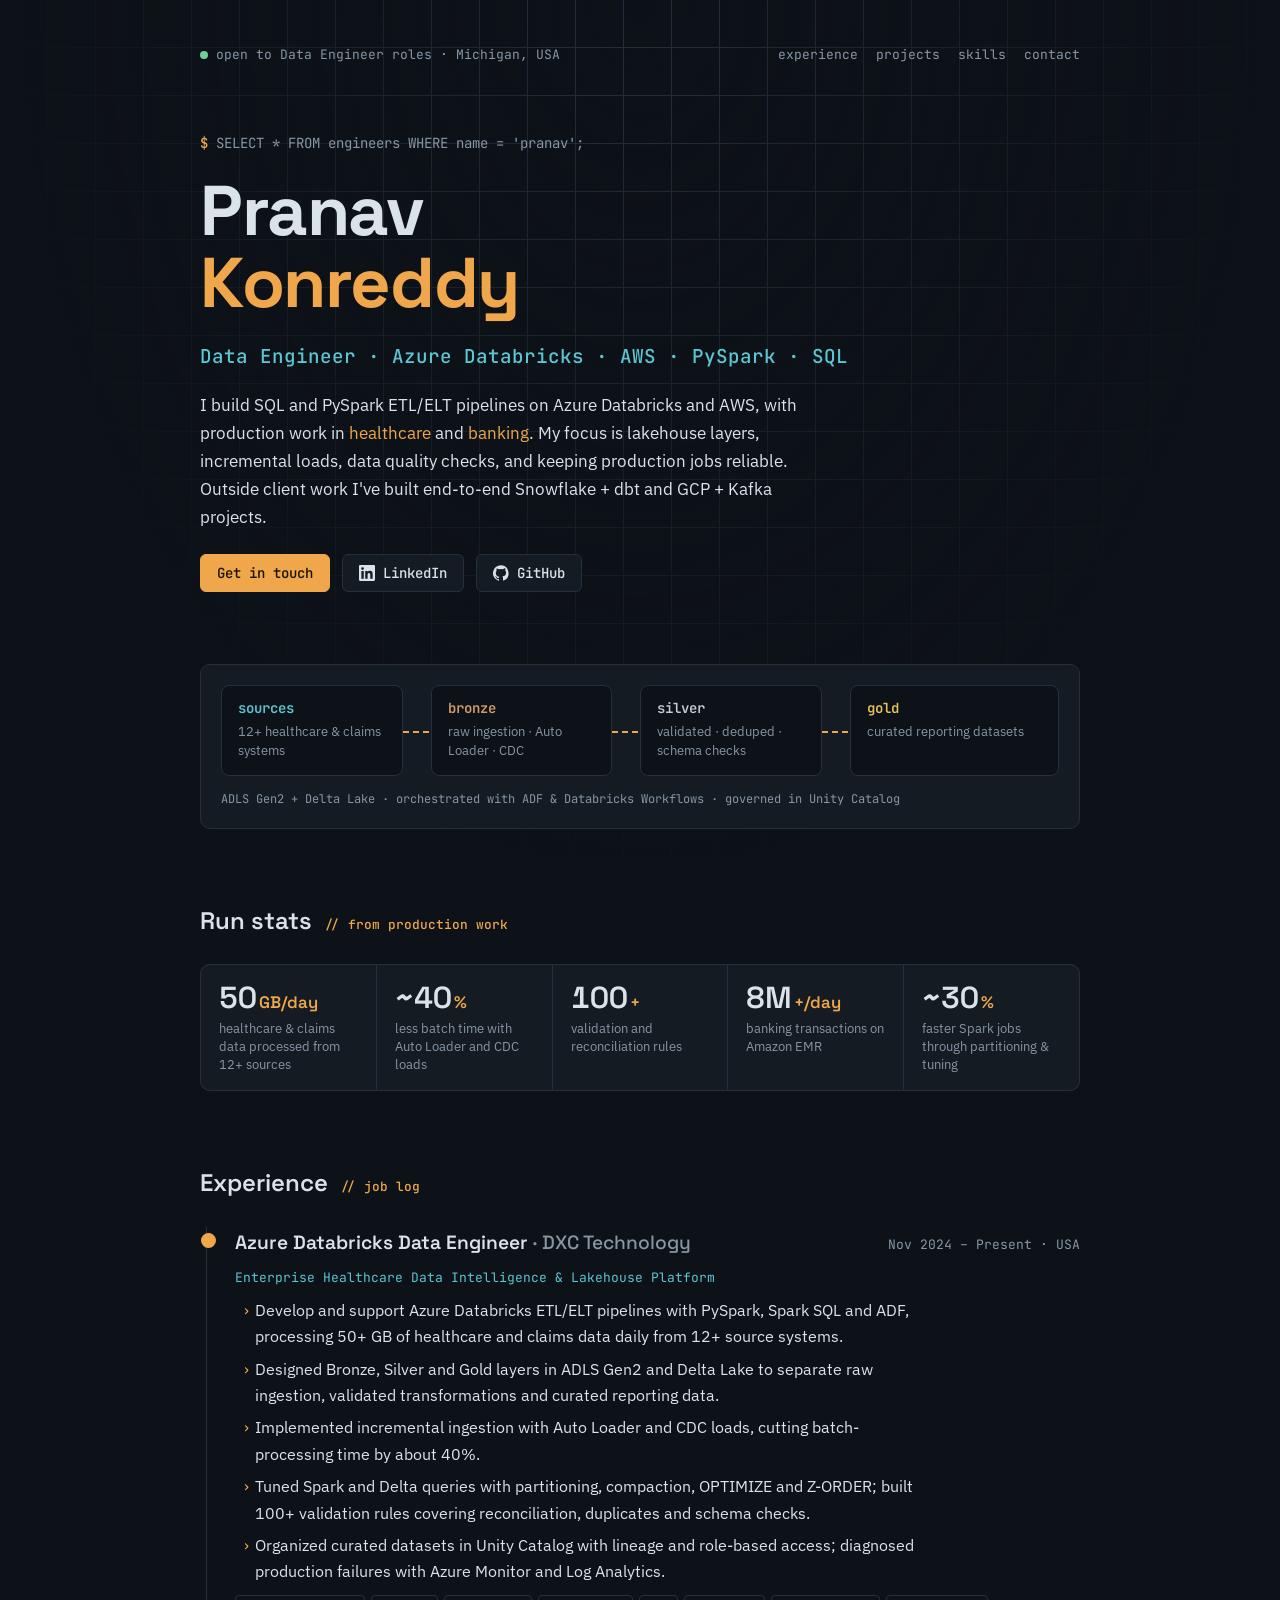
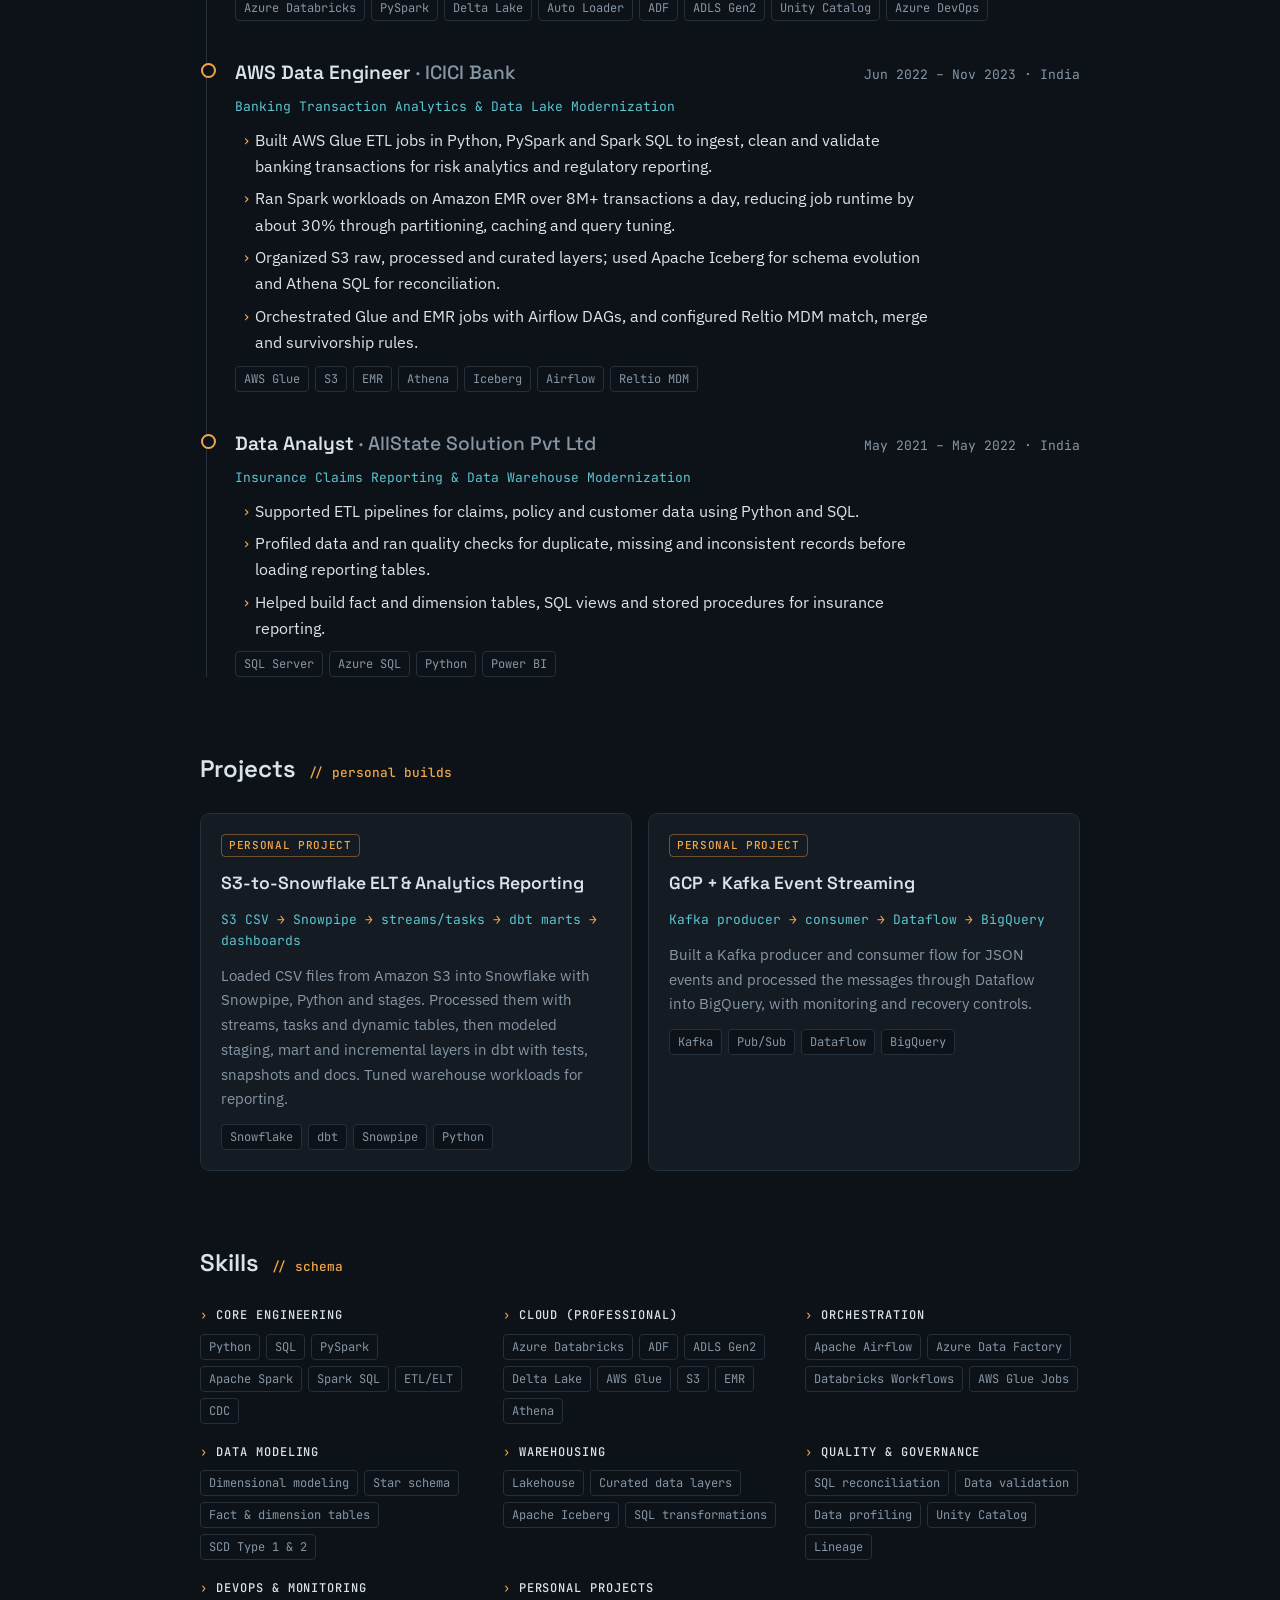
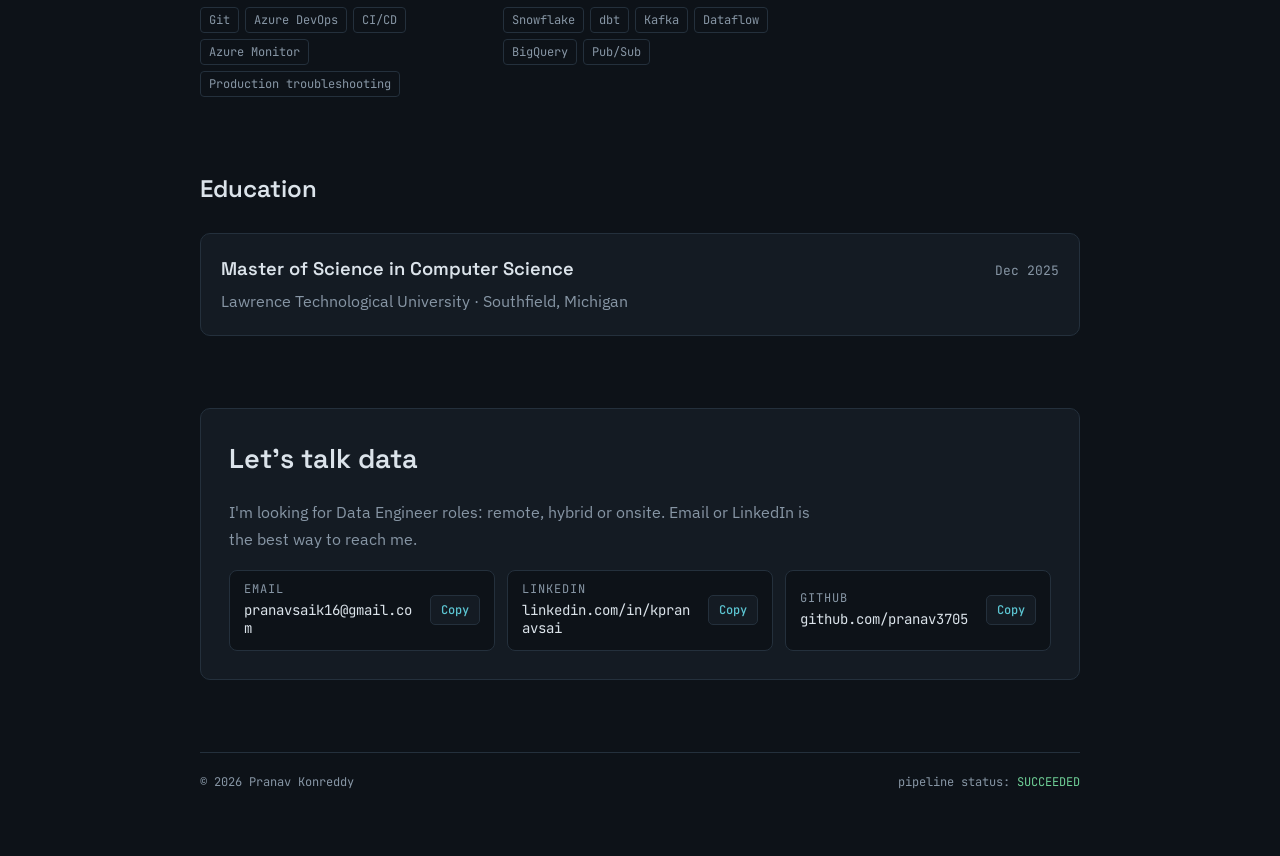
==== commit e8b90f8a: "Remove job-search progress page from profile site It now lives in its own repo, pranav3705/job-searc" ====
--- a/index.html
+++ b/index.html
@@ -24,7 +24,6 @@
       <a href="#projects">projects</a>
       <a href="#skills">skills</a>
       <a href="#contact">contact</a>
-      <a href="progress/">progress</a>
     </nav>
   </header>
 
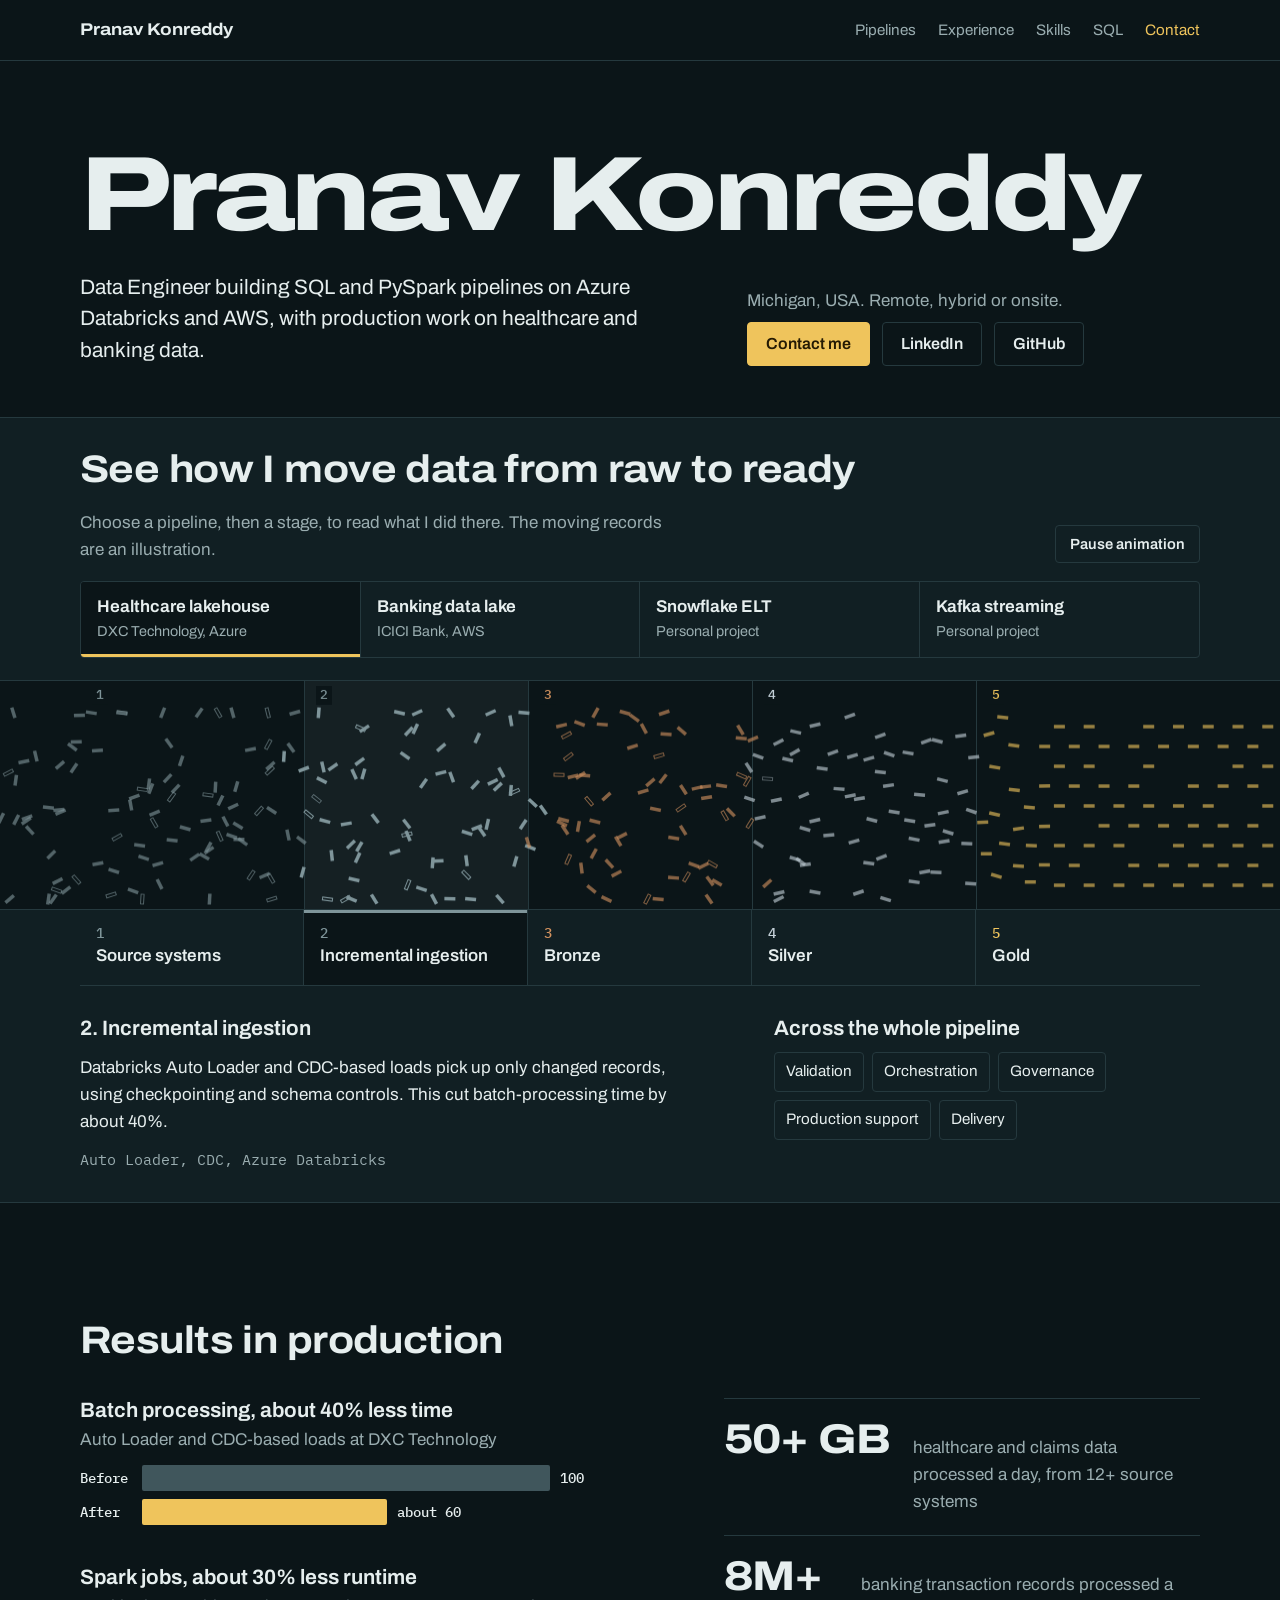
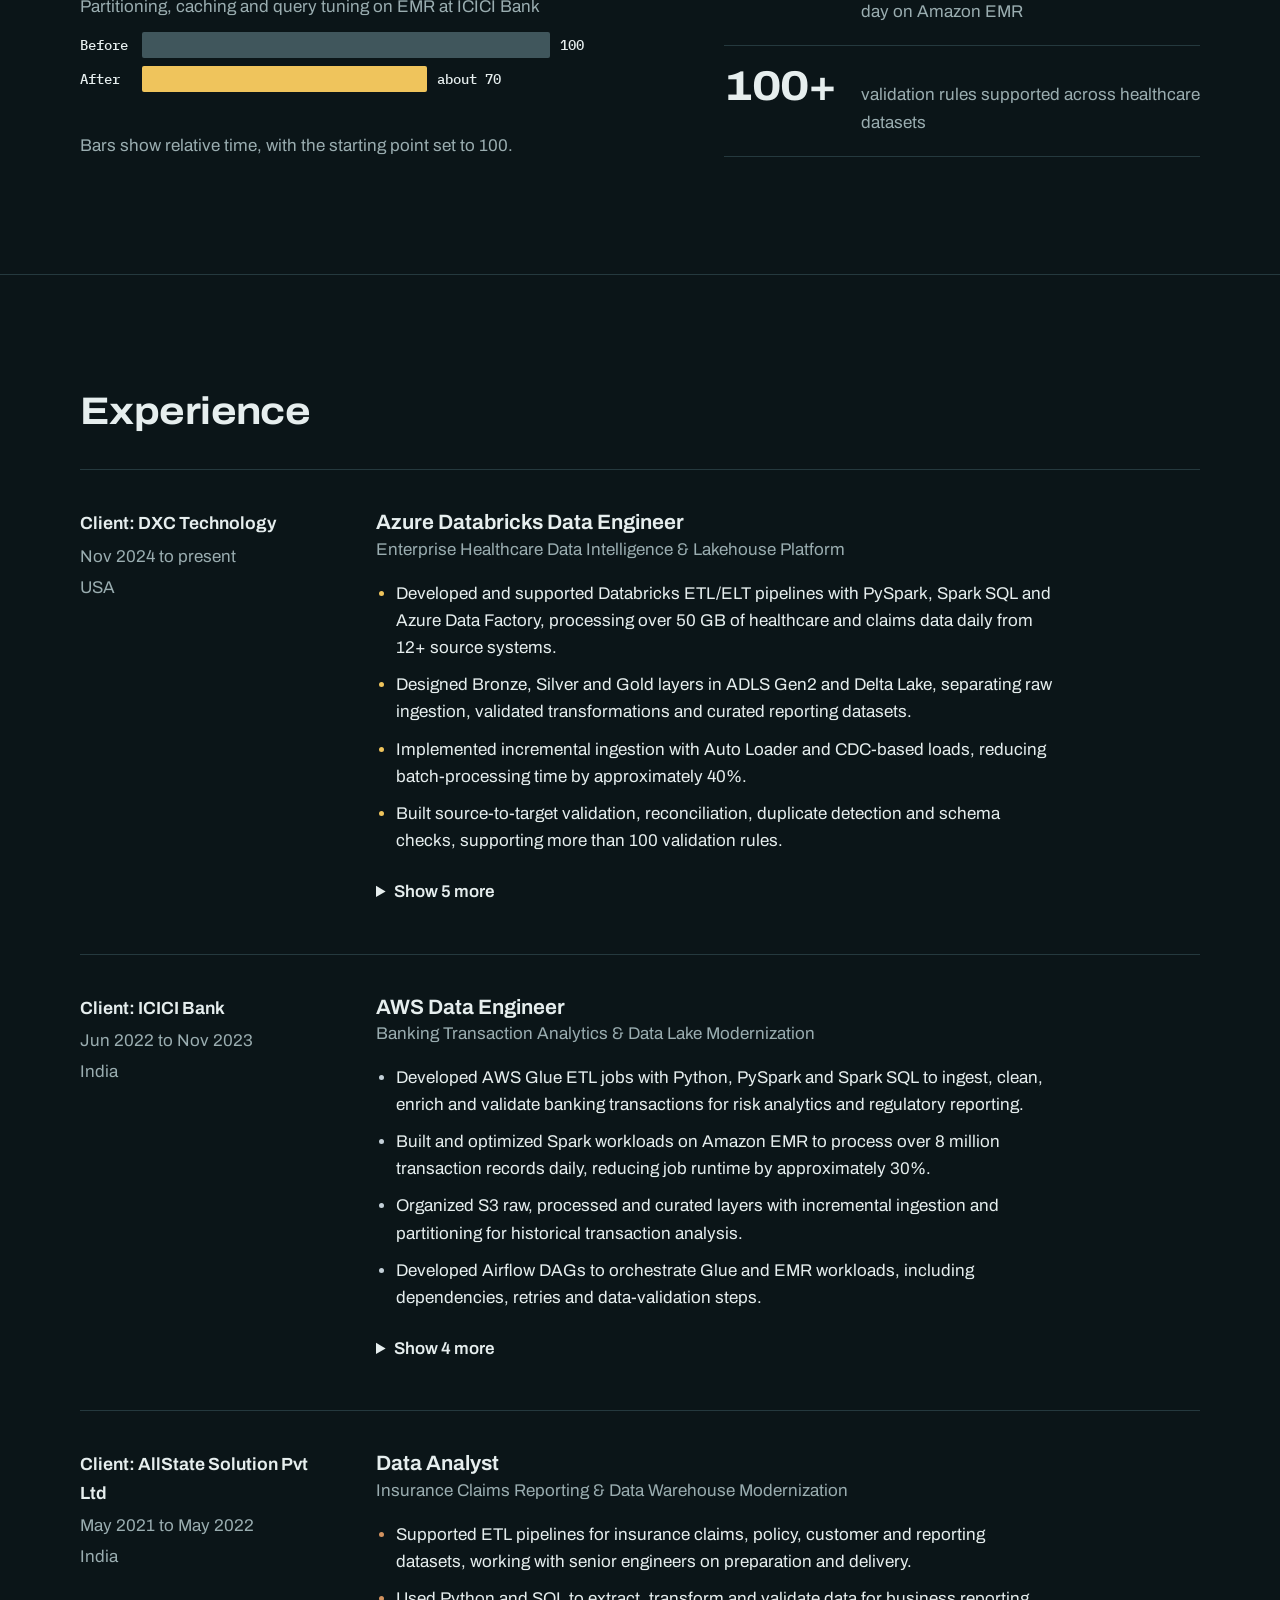
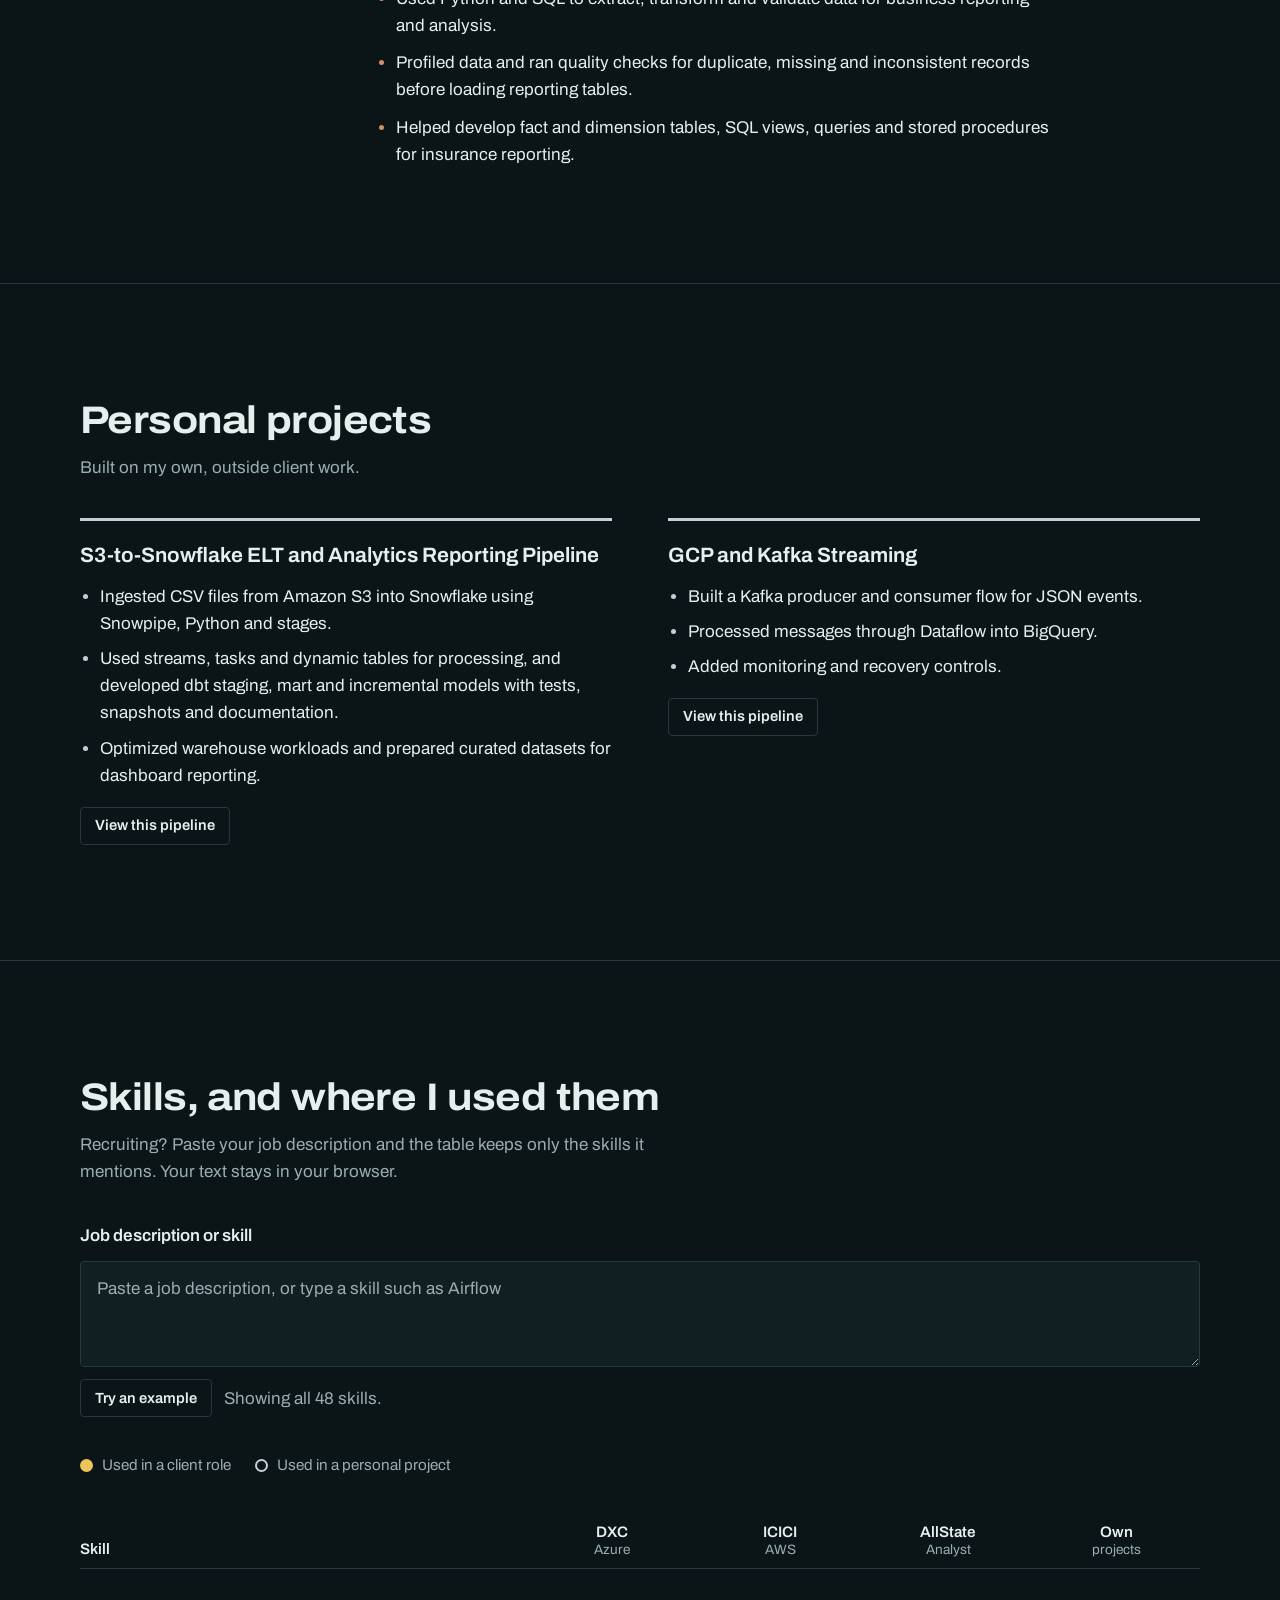
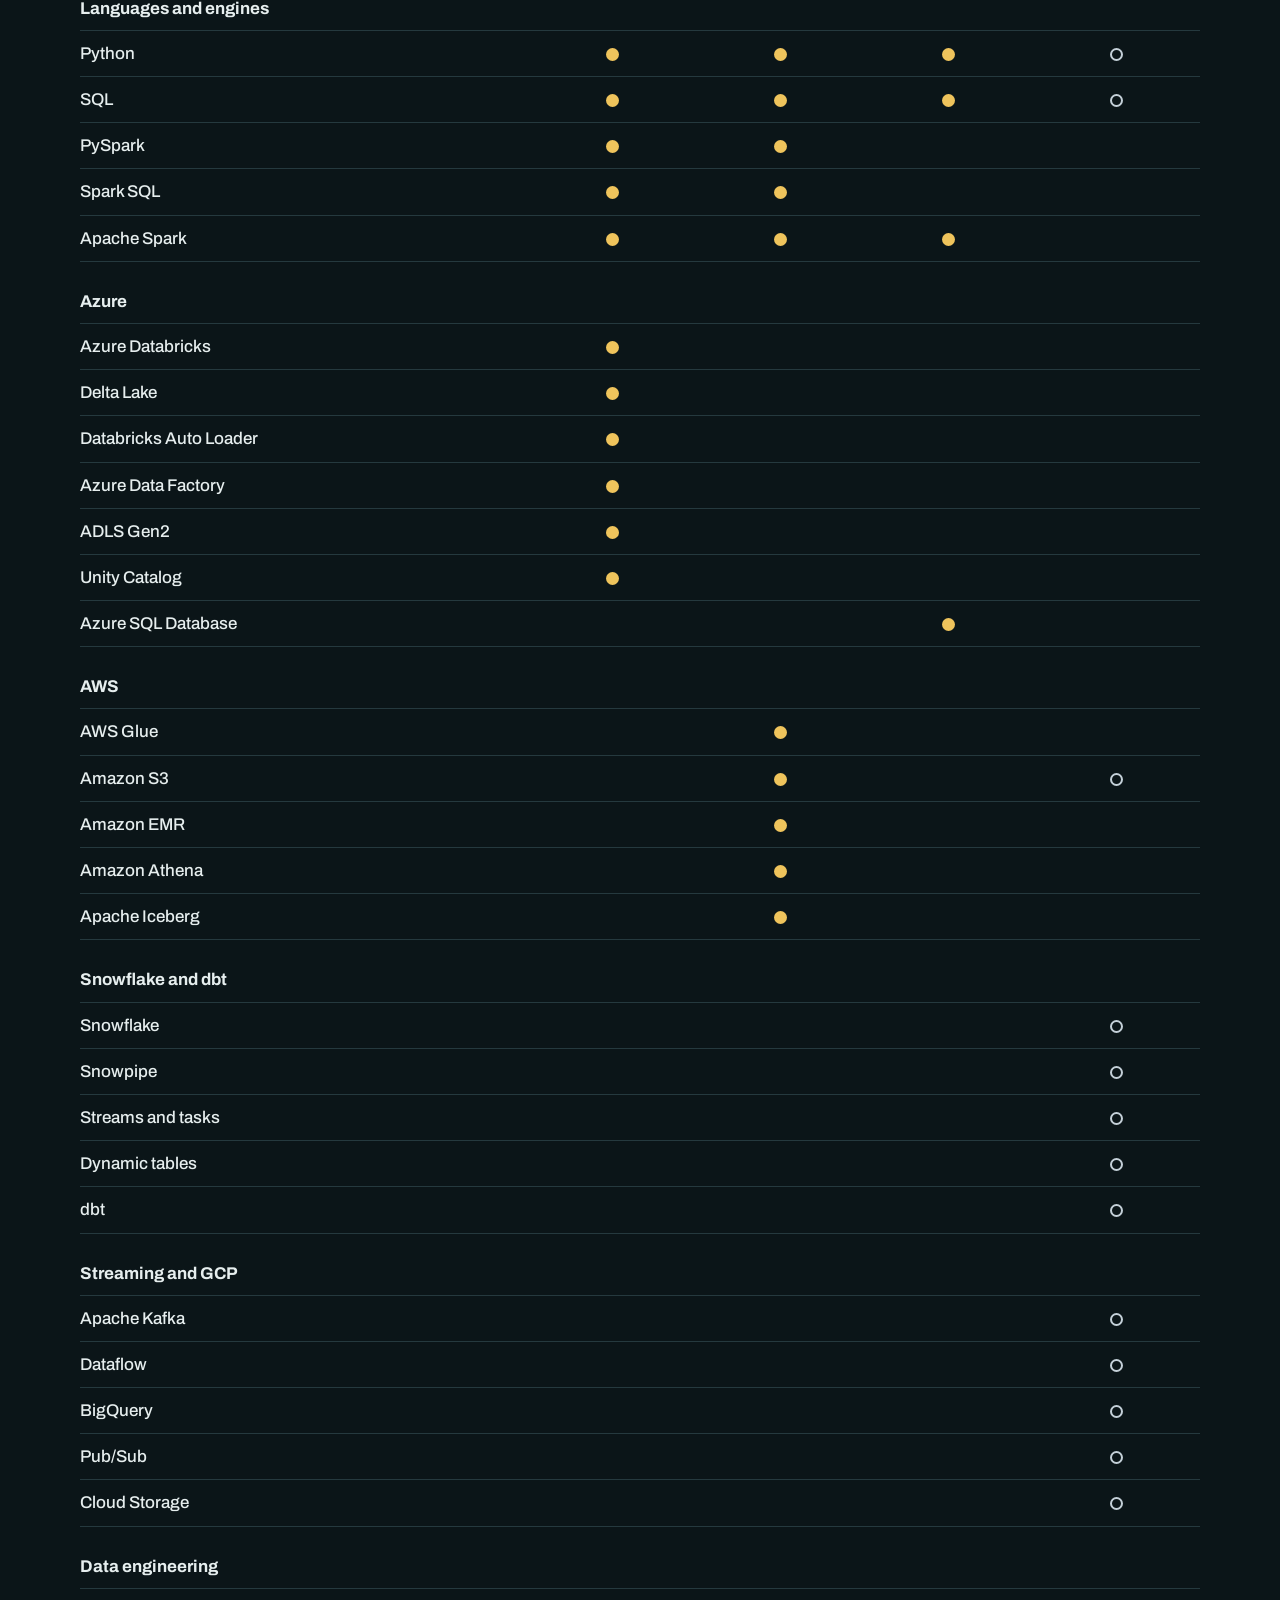
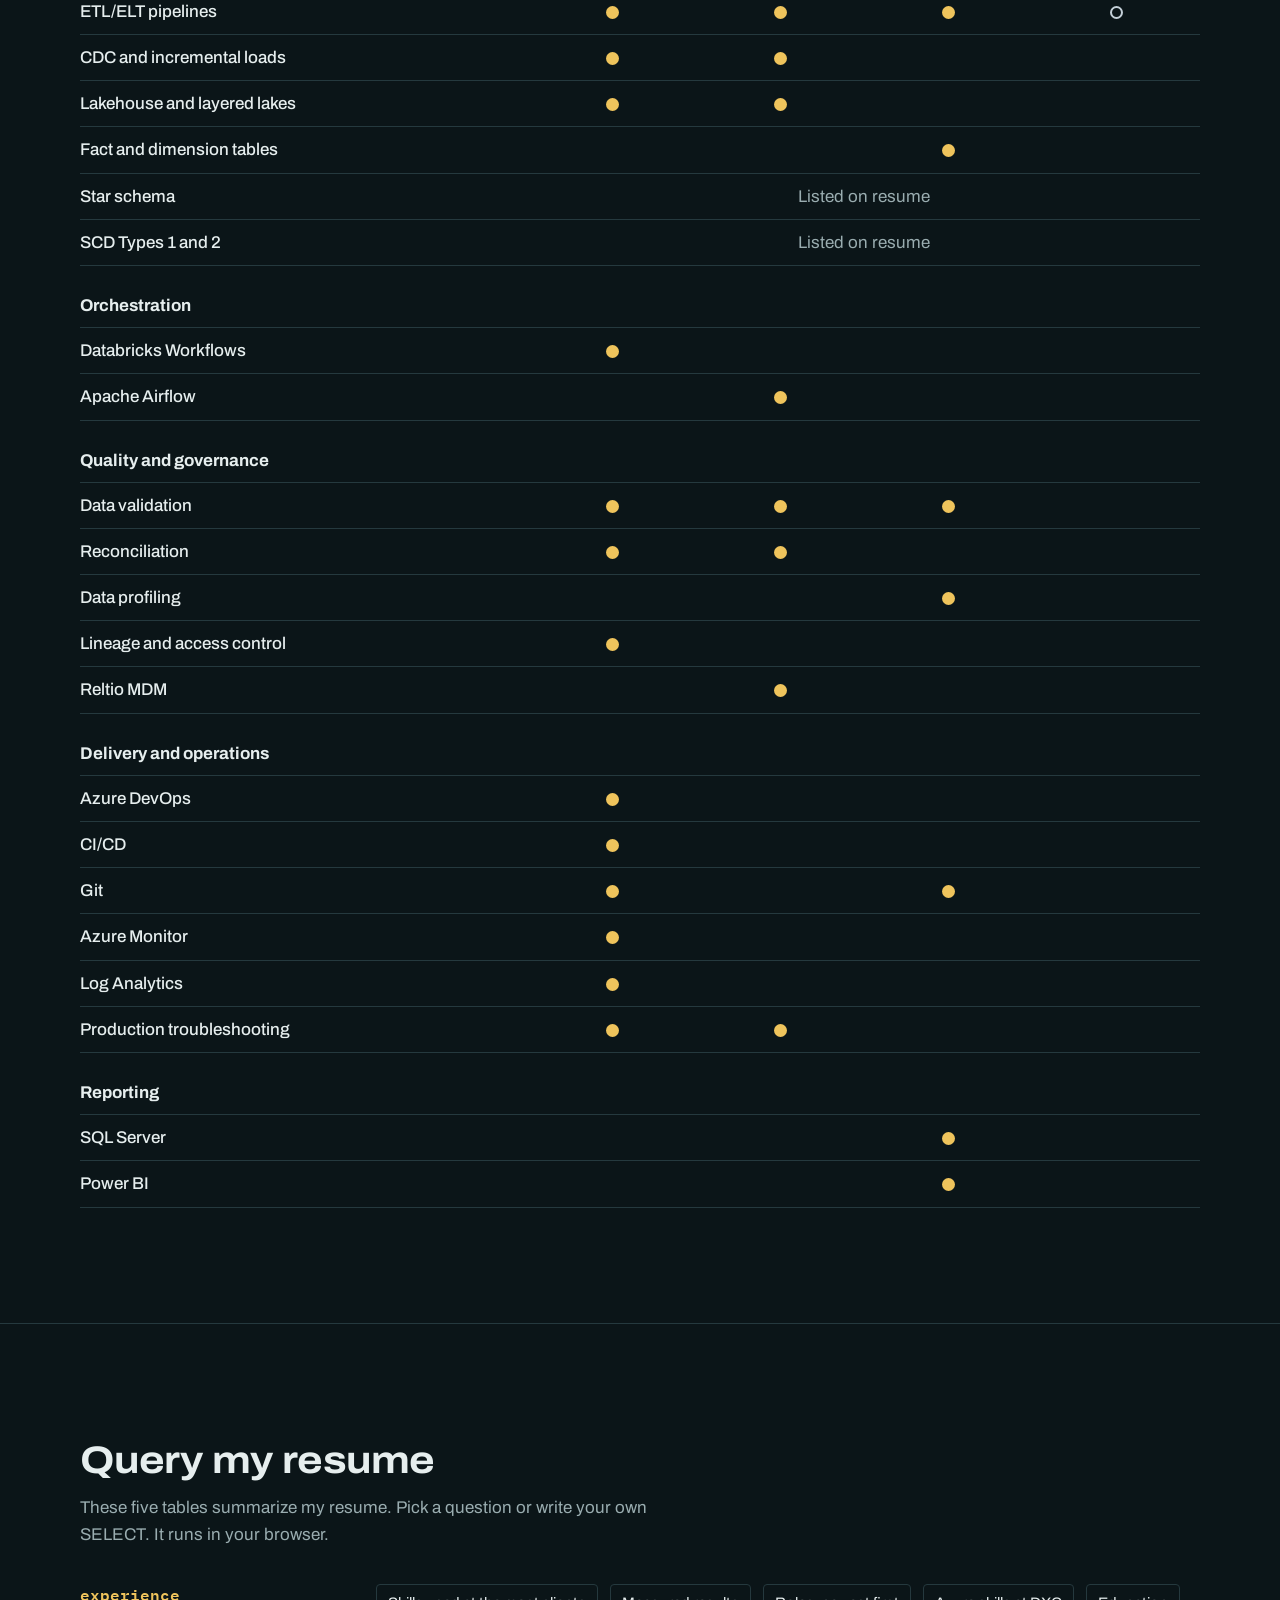
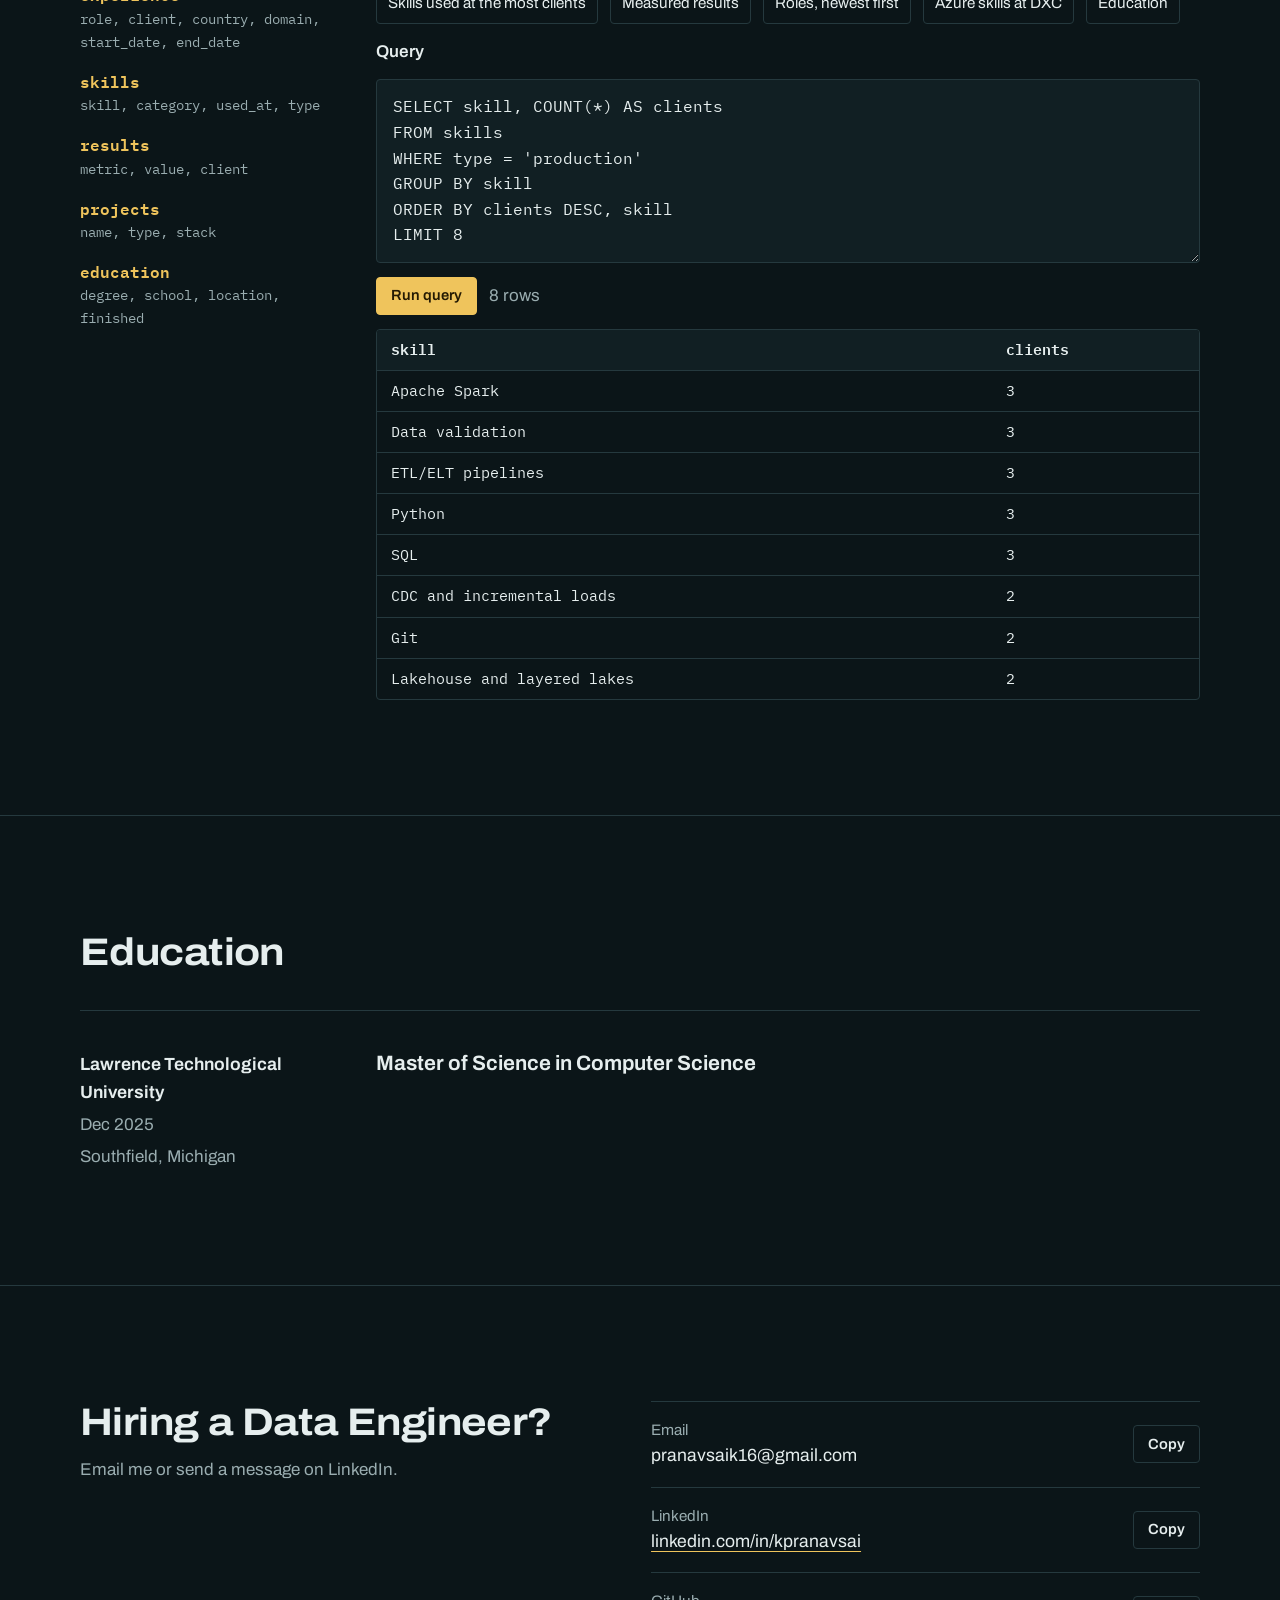
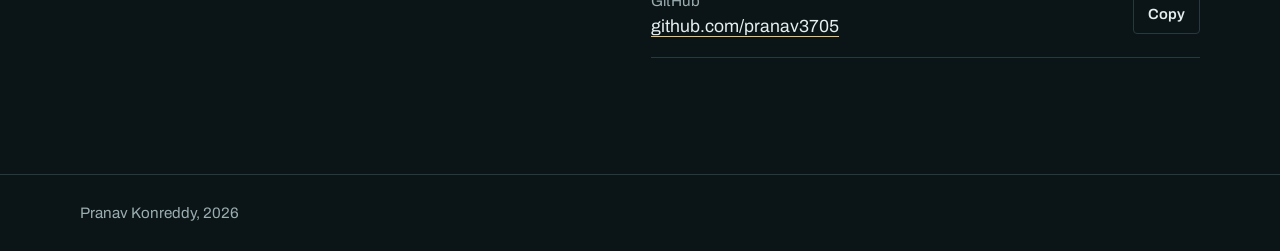
==== commit f18580a9: "Upgrade to interactive portfolio Pipeline explorer, skills matcher, in-browser SQL console, results " ====
--- a/index.html
+++ b/index.html
@@ -3,208 +3,287 @@
 <head>
 <meta charset="utf-8">
 <meta name="viewport" content="width=device-width, initial-scale=1, viewport-fit=cover">
+<title>Pranav Konreddy | Data Engineer</title>
+<meta name="description" content="Pranav Konreddy, Data Engineer in Michigan. Azure Databricks, AWS, PySpark and SQL pipelines for healthcare and banking data.">
+<meta name="theme-color" content="#0b1518">
+<link rel="canonical" href="https://pranav3705.github.io/">
+<meta property="og:type" content="website">
+<meta property="og:url" content="https://pranav3705.github.io/">
 <meta property="og:title" content="Pranav Konreddy | Data Engineer">
-<meta property="og:description" content="Data Engineer: Azure Databricks, AWS, PySpark, SQL, Snowflake and dbt.">
-<meta property="og:url" content="https://pranav3705.github.io/">
-<meta property="og:type" content="website">
-<title>Pranav Konreddy | Data Engineer</title>
-<meta name="description" content="Pranav Konreddy, Data Engineer: Azure Databricks, AWS, PySpark, SQL, Snowflake and dbt.">
+<meta property="og:description" content="Azure Databricks, AWS, PySpark and SQL pipelines for healthcare and banking data.">
+<meta property="og:image" content="https://pranav3705.github.io/og.png">
+<meta property="og:image:width" content="1200">
+<meta property="og:image:height" content="627">
+<meta name="twitter:card" content="summary_large_image">
+<link rel="icon" href="favicon.svg" type="image/svg+xml">
+<script type="application/ld+json">
+{"@context":"https://schema.org","@type":"Person","name":"Pranav Konreddy","jobTitle":"Data Engineer","url":"https://pranav3705.github.io/","address":{"@type":"PostalAddress","addressRegion":"Michigan","addressCountry":"US"},"alumniOf":{"@type":"CollegeOrUniversity","name":"Lawrence Technological University"},"sameAs":["https://www.linkedin.com/in/kpranavsai","https://github.com/pranav3705"]}
+</script>
+<!-- page -->
 <link rel="preconnect" href="https://fonts.googleapis.com">
 <link rel="preconnect" href="https://fonts.gstatic.com" crossorigin>
-<link rel="stylesheet" href="https://fonts.googleapis.com/css2?family=Space+Grotesk:wght@500;600;700&family=IBM+Plex+Sans:wght@400;500;600&family=JetBrains+Mono:wght@400;500;600&display=swap">
+<link rel="stylesheet" href="https://fonts.googleapis.com/css2?family=Archivo:wdth,wght@100..125,400..800&family=IBM+Plex+Mono:wght@400;500;600&display=swap">
 <link rel="stylesheet" href="style.css">
 </head>
 <body>
-
-<div class="wrap">
-  <header class="topbar">
-    <span class="status"><span class="dot" aria-hidden="true"></span>open to Data Engineer roles · Michigan, USA</span>
+<a class="skip" href="#top">Skip to content</a>
+<header class="bar">
+  <div class="inner">
+    <a class="me" href="#top">Pranav Konreddy</a>
     <nav aria-label="Sections">
-      <a href="#experience">experience</a>
-      <a href="#projects">projects</a>
-      <a href="#skills">skills</a>
-      <a href="#contact">contact</a>
+      <a href="#pipelines">Pipelines</a>
+      <a href="#experience">Experience</a>
+      <a href="#skills">Skills</a>
+      <a href="#ask">SQL</a>
+      <a href="#contact">Contact</a>
     </nav>
-  </header>
-
-  <section class="hero" aria-labelledby="name">
-    <div class="prompt"><b>$</b> SELECT * FROM engineers WHERE name = 'pranav';</div>
-    <h1 id="name">Pranav<br><span>Konreddy</span></h1>
-    <div class="role">Data Engineer · Azure Databricks · AWS · PySpark · SQL</div>
-    <p class="lede">I build SQL and PySpark ETL/ELT pipelines on Azure Databricks and AWS, with production work in <em>healthcare</em> and <em>banking</em>. My focus is lakehouse layers, incremental loads, data quality checks, and keeping production jobs reliable. Outside client work I've built end-to-end Snowflake + dbt and GCP + Kafka projects.</p>
-    <div class="actions">
-      <a class="btn primary" href="#contact">Get in touch</a>
-      <a class="btn" href="https://www.linkedin.com/in/kpranavsai" target="_blank" rel="noopener">
-        <svg viewBox="0 0 24 24" aria-hidden="true"><path d="M20.45 20.45h-3.56v-5.57c0-1.33-.03-3.04-1.85-3.04-1.86 0-2.14 1.45-2.14 2.95v5.66H9.34V9h3.42v1.56h.05c.48-.9 1.64-1.85 3.38-1.85 3.6 0 4.27 2.37 4.27 5.46v6.28zM5.34 7.43a2.06 2.06 0 1 1 0-4.13 2.06 2.06 0 0 1 0 4.13zM7.12 20.45H3.56V9h3.56v11.45zM22.22 0H1.77C.79 0 0 .77 0 1.73v20.54C0 23.23.79 24 1.77 24h20.45c.98 0 1.78-.77 1.78-1.73V1.73C24 .77 23.2 0 22.22 0z"/></svg>
-        LinkedIn
-      </a>
-      <a class="btn" href="https://github.com/pranav3705" target="_blank" rel="noopener">
-        <svg viewBox="0 0 24 24" aria-hidden="true"><path d="M12 .3a12 12 0 0 0-3.8 23.4c.6.1.8-.3.8-.6v-2c-3.3.7-4-1.6-4-1.6-.6-1.4-1.4-1.8-1.4-1.8-1-.7.1-.7.1-.7 1.2.1 1.8 1.2 1.8 1.2 1 1.8 2.8 1.3 3.5 1 0-.8.4-1.3.7-1.6-2.7-.3-5.5-1.3-5.5-6 0-1.2.5-2.3 1.3-3.1-.2-.4-.6-1.6 0-3.2 0 0 1-.3 3.4 1.2a11.5 11.5 0 0 1 6 0C17.3 4.6 18.3 5 18.3 5c.6 1.6.2 2.8 0 3.2.9.8 1.3 1.9 1.3 3.2 0 4.6-2.8 5.6-5.5 5.9.5.4.9 1 .9 2.2v3.3c0 .3.1.7.8.6A12 12 0 0 0 12 .3"/></svg>
-        GitHub
-      </a>
-    </div>
-  </section>
-
-  <div class="pipeline" role="img" aria-label="Medallion pipeline: 12+ sources into Bronze raw, Silver validated, Gold curated layers">
-    <div class="pipe-row">
-      <div class="stage src"><span class="name">sources</span><span class="desc">12+ healthcare &amp; claims systems</span></div>
-      <div class="stage bronze"><span class="name">bronze</span><span class="desc">raw ingestion · Auto Loader · CDC</span></div>
-      <div class="stage silver"><span class="name">silver</span><span class="desc">validated · deduped · schema checks</span></div>
-      <div class="stage gold"><span class="name">gold</span><span class="desc">curated reporting datasets</span></div>
-    </div>
-    <div class="pipe-foot">ADLS Gen2 + Delta Lake · orchestrated with ADF &amp; Databricks Workflows · governed in Unity Catalog</div>
   </div>
-
-  <section aria-labelledby="impact">
-    <h2 id="impact">Run stats <span class="mono">// from production work</span></h2>
-    <div class="metrics">
-      <div class="metric"><span class="num">50<small>GB/day</small></span><span class="what">healthcare &amp; claims data processed from 12+ sources</span></div>
-      <div class="metric"><span class="num">~40<small>%</small></span><span class="what">less batch time with Auto Loader and CDC loads</span></div>
-      <div class="metric"><span class="num">100<small>+</small></span><span class="what">validation and reconciliation rules</span></div>
-      <div class="metric"><span class="num">8M<small>+/day</small></span><span class="what">banking transactions on Amazon EMR</span></div>
-      <div class="metric"><span class="num">~30<small>%</small></span><span class="what">faster Spark jobs through partitioning &amp; tuning</span></div>
-    </div>
-  </section>
-
-  <section id="experience" aria-labelledby="exp-h">
-    <h2 id="exp-h">Experience <span class="mono">// job log</span></h2>
-    <div class="log">
-      <article class="job current">
-        <div class="job-head">
-          <h3>Azure Databricks Data Engineer <span class="at">· DXC Technology</span></h3>
-          <span class="when">Nov 2024 – Present · USA</span>
-        </div>
-        <div class="project">Enterprise Healthcare Data Intelligence &amp; Lakehouse Platform</div>
-        <ul>
-          <li>Develop and support Azure Databricks ETL/ELT pipelines with PySpark, Spark SQL and ADF, processing 50+ GB of healthcare and claims data daily from 12+ source systems.</li>
-          <li>Designed Bronze, Silver and Gold layers in ADLS Gen2 and Delta Lake to separate raw ingestion, validated transformations and curated reporting data.</li>
-          <li>Implemented incremental ingestion with Auto Loader and CDC loads, cutting batch-processing time by about 40%.</li>
-          <li>Tuned Spark and Delta queries with partitioning, compaction, OPTIMIZE and Z-ORDER; built 100+ validation rules covering reconciliation, duplicates and schema checks.</li>
-          <li>Organized curated datasets in Unity Catalog with lineage and role-based access; diagnosed production failures with Azure Monitor and Log Analytics.</li>
-        </ul>
-        <div class="tags"><span class="tag">Azure Databricks</span><span class="tag">PySpark</span><span class="tag">Delta Lake</span><span class="tag">Auto Loader</span><span class="tag">ADF</span><span class="tag">ADLS Gen2</span><span class="tag">Unity Catalog</span><span class="tag">Azure DevOps</span></div>
-      </article>
-
-      <article class="job">
-        <div class="job-head">
-          <h3>AWS Data Engineer <span class="at">· ICICI Bank</span></h3>
-          <span class="when">Jun 2022 – Nov 2023 · India</span>
-        </div>
-        <div class="project">Banking Transaction Analytics &amp; Data Lake Modernization</div>
-        <ul>
-          <li>Built AWS Glue ETL jobs in Python, PySpark and Spark SQL to ingest, clean and validate banking transactions for risk analytics and regulatory reporting.</li>
-          <li>Ran Spark workloads on Amazon EMR over 8M+ transactions a day, reducing job runtime by about 30% through partitioning, caching and query tuning.</li>
-          <li>Organized S3 raw, processed and curated layers; used Apache Iceberg for schema evolution and Athena SQL for reconciliation.</li>
-          <li>Orchestrated Glue and EMR jobs with Airflow DAGs, and configured Reltio MDM match, merge and survivorship rules.</li>
-        </ul>
-        <div class="tags"><span class="tag">AWS Glue</span><span class="tag">S3</span><span class="tag">EMR</span><span class="tag">Athena</span><span class="tag">Iceberg</span><span class="tag">Airflow</span><span class="tag">Reltio MDM</span></div>
-      </article>
-
-      <article class="job">
-        <div class="job-head">
-          <h3>Data Analyst <span class="at">· AllState Solution Pvt Ltd</span></h3>
-          <span class="when">May 2021 – May 2022 · India</span>
-        </div>
-        <div class="project">Insurance Claims Reporting &amp; Data Warehouse Modernization</div>
-        <ul>
-          <li>Supported ETL pipelines for claims, policy and customer data using Python and SQL.</li>
-          <li>Profiled data and ran quality checks for duplicate, missing and inconsistent records before loading reporting tables.</li>
-          <li>Helped build fact and dimension tables, SQL views and stored procedures for insurance reporting.</li>
-        </ul>
-        <div class="tags"><span class="tag">SQL Server</span><span class="tag">Azure SQL</span><span class="tag">Python</span><span class="tag">Power BI</span></div>
-      </article>
-    </div>
-  </section>
-
-  <section id="projects" aria-labelledby="proj-h">
-    <h2 id="proj-h">Projects <span class="mono">// personal builds</span></h2>
-    <div class="projects">
-      <article class="card">
-        <span class="badge">Personal project</span>
-        <h3>S3-to-Snowflake ELT &amp; Analytics Reporting</h3>
-        <div class="flow">S3 CSV <i>→</i> Snowpipe <i>→</i> streams/tasks <i>→</i> dbt marts <i>→</i> dashboards</div>
-        <p>Loaded CSV files from Amazon S3 into Snowflake with Snowpipe, Python and stages. Processed them with streams, tasks and dynamic tables, then modeled staging, mart and incremental layers in dbt with tests, snapshots and docs. Tuned warehouse workloads for reporting.</p>
-        <div class="tags"><span class="tag">Snowflake</span><span class="tag">dbt</span><span class="tag">Snowpipe</span><span class="tag">Python</span></div>
-      </article>
-      <article class="card">
-        <span class="badge">Personal project</span>
-        <h3>GCP + Kafka Event Streaming</h3>
-        <div class="flow">Kafka producer <i>→</i> consumer <i>→</i> Dataflow <i>→</i> BigQuery</div>
-        <p>Built a Kafka producer and consumer flow for JSON events and processed the messages through Dataflow into BigQuery, with monitoring and recovery controls.</p>
-        <div class="tags"><span class="tag">Kafka</span><span class="tag">Pub/Sub</span><span class="tag">Dataflow</span><span class="tag">BigQuery</span></div>
-      </article>
-    </div>
-  </section>
-
-  <section id="skills" aria-labelledby="skills-h">
-    <h2 id="skills-h">Skills <span class="mono">// schema</span></h2>
-    <div class="skills">
-      <div class="skill-group"><span class="label"><span>›</span> Core engineering</span><div class="tags"><span class="tag">Python</span><span class="tag">SQL</span><span class="tag">PySpark</span><span class="tag">Apache Spark</span><span class="tag">Spark SQL</span><span class="tag">ETL/ELT</span><span class="tag">CDC</span></div></div>
-      <div class="skill-group"><span class="label"><span>›</span> Cloud (professional)</span><div class="tags"><span class="tag">Azure Databricks</span><span class="tag">ADF</span><span class="tag">ADLS Gen2</span><span class="tag">Delta Lake</span><span class="tag">AWS Glue</span><span class="tag">S3</span><span class="tag">EMR</span><span class="tag">Athena</span></div></div>
-      <div class="skill-group"><span class="label"><span>›</span> Orchestration</span><div class="tags"><span class="tag">Apache Airflow</span><span class="tag">Azure Data Factory</span><span class="tag">Databricks Workflows</span><span class="tag">AWS Glue Jobs</span></div></div>
-      <div class="skill-group"><span class="label"><span>›</span> Data modeling</span><div class="tags"><span class="tag">Dimensional modeling</span><span class="tag">Star schema</span><span class="tag">Fact &amp; dimension tables</span><span class="tag">SCD Type 1 &amp; 2</span></div></div>
-      <div class="skill-group"><span class="label"><span>›</span> Warehousing</span><div class="tags"><span class="tag">Lakehouse</span><span class="tag">Curated data layers</span><span class="tag">Apache Iceberg</span><span class="tag">SQL transformations</span></div></div>
-      <div class="skill-group"><span class="label"><span>›</span> Quality &amp; governance</span><div class="tags"><span class="tag">SQL reconciliation</span><span class="tag">Data validation</span><span class="tag">Data profiling</span><span class="tag">Unity Catalog</span><span class="tag">Lineage</span></div></div>
-      <div class="skill-group"><span class="label"><span>›</span> DevOps &amp; monitoring</span><div class="tags"><span class="tag">Git</span><span class="tag">Azure DevOps</span><span class="tag">CI/CD</span><span class="tag">Azure Monitor</span><span class="tag">Production troubleshooting</span></div></div>
-      <div class="skill-group"><span class="label"><span>›</span> Personal projects</span><div class="tags"><span class="tag">Snowflake</span><span class="tag">dbt</span><span class="tag">Kafka</span><span class="tag">Dataflow</span><span class="tag">BigQuery</span><span class="tag">Pub/Sub</span></div></div>
-    </div>
-  </section>
-
-  <section aria-labelledby="edu-h">
-    <h2 id="edu-h">Education</h2>
-    <div class="edu">
+</header>
+
+<main id="top">
+  <div class="inner hero">
+    <h1>Pranav Konreddy</h1>
+    <div class="about">
+      <p>Data Engineer building SQL and PySpark pipelines on Azure Databricks and AWS, with production work on healthcare and banking data.</p>
+      <div class="facts">
+        <span>Michigan, USA. Remote, hybrid or onsite.</span>
+        <div class="row">
+          <a class="btn solid" href="#contact">Contact me</a>
+          <a class="btn" href="https://www.linkedin.com/in/kpranavsai" target="_blank" rel="noopener">LinkedIn</a>
+          <a class="btn" href="https://github.com/pranav3705" target="_blank" rel="noopener">GitHub</a>
+        </div>
+      </div>
+    </div>
+  </div>
+
+  <section class="explorer" id="pipelines" aria-labelledby="pipe-h">
+    <div class="inner explorer-head">
+      <h2 id="pipe-h">See how I move data from raw to ready</h2>
+      <div class="intro"><p class="lead">Choose a pipeline, then a stage, to read what I did there. The moving records are an illustration.</p><button class="btn small" id="pause" type="button">Pause animation</button></div>
+      <div class="picker" role="group" aria-label="Pipeline">
+        <button type="button" aria-pressed="true"><b>Healthcare lakehouse</b><span>DXC Technology, Azure</span></button>
+        <button type="button" aria-pressed="false"><b>Banking data lake</b><span>ICICI Bank, AWS</span></button>
+        <button type="button" aria-pressed="false"><b>Snowflake ELT</b><span>Personal project</span></button>
+        <button type="button" aria-pressed="false"><b>Kafka streaming</b><span>Personal project</span></button>
+      </div>
+    </div>
+    <div class="stream">
+      <canvas id="flow" aria-hidden="true"></canvas>
+    </div>
+    <div class="inner">
+      <ol class="stages" id="stages" aria-label="Stages"></ol>
+      <div class="detail">
+        <div class="now" aria-live="polite">
+          <h3 id="d-title">Incremental ingestion</h3>
+          <p id="d-text">Databricks Auto Loader and CDC-based loads pick up only changed records, using checkpointing and schema controls. This cut batch-processing time by about 40%.</p>
+          <p class="tools" id="d-tools">Auto Loader, CDC, Azure Databricks</p>
+        </div>
+        <div class="across">
+          <h3>Across the whole pipeline</h3>
+          <ul class="chips" id="across"></ul>
+        </div>
+      </div>
+    </div>
+  </section>
+
+  <section class="block" aria-labelledby="res-h">
+    <div class="inner stack">
+      <h2 id="res-h">Results in production</h2>
+      <div class="results">
+        <div class="compare">
+          <figure>
+            <figcaption><h3>Batch processing, about 40% less time</h3><span class="muted">Auto Loader and CDC-based loads at DXC Technology</span></figcaption>
+            <div class="bars">
+              <span>Before</span><div class="track"><div class="fill before" style="width:80%"></div><span>100</span></div>
+              <span>After</span><div class="track"><div class="fill after" style="width:48%"></div><span>about 60</span></div>
+            </div>
+          </figure>
+          <figure>
+            <figcaption><h3>Spark jobs, about 30% less runtime</h3><span class="muted">Partitioning, caching and query tuning on EMR at ICICI Bank</span></figcaption>
+            <div class="bars">
+              <span>Before</span><div class="track"><div class="fill before" style="width:80%"></div><span>100</span></div>
+              <span>After</span><div class="track"><div class="fill after" style="width:56%"></div><span>about 70</span></div>
+            </div>
+          </figure>
+          <p class="muted">Bars show relative time, with the starting point set to 100.</p>
+        </div>
+        <dl class="scale">
+          <div><dt>50+ GB</dt><dd class="muted">healthcare and claims data processed a day, from 12+ source systems</dd></div>
+          <div><dt>8M+</dt><dd class="muted">banking transaction records processed a day on Amazon EMR</dd></div>
+          <div><dt>100+</dt><dd class="muted">validation rules supported across healthcare datasets</dd></div>
+        </dl>
+      </div>
+    </div>
+  </section>
+
+  <section class="block" id="experience" aria-labelledby="exp-h">
+    <div class="inner stack">
+      <h2 id="exp-h">Experience</h2>
       <div>
-        <h3>Master of Science in Computer Science</h3>
-        <p>Lawrence Technological University · Southfield, Michigan</p>
-      </div>
-      <span class="when">Dec 2025</span>
-    </div>
-  </section>
-
-  <section id="contact" class="contact" aria-labelledby="contact-h">
-    <h2 id="contact-h">Let's talk data</h2>
-    <p>I'm looking for Data Engineer roles: remote, hybrid or onsite. Email or LinkedIn is the best way to reach me.</p>
-    <div class="links">
-      <div class="link-row">
-        <div class="meta"><span class="k">Email</span><span class="v" id="email-val">pranavsaik16@gmail.com</span></div>
-        <button class="copy" type="button" id="copy-email" data-copy="pranavsaik16@gmail.com">Copy</button>
-      </div>
-      <div class="link-row">
-        <div class="meta"><span class="k">LinkedIn</span><a class="v" href="https://www.linkedin.com/in/kpranavsai" target="_blank" rel="noopener">linkedin.com/in/kpranavsai</a></div>
-        <button class="copy" type="button" id="copy-li" data-copy="https://www.linkedin.com/in/kpranavsai">Copy</button>
-      </div>
-      <div class="link-row">
-        <div class="meta"><span class="k">GitHub</span><a class="v" href="https://github.com/pranav3705" target="_blank" rel="noopener">github.com/pranav3705</a></div>
-        <button class="copy" type="button" id="copy-gh" data-copy="https://github.com/pranav3705">Copy</button>
-      </div>
-    </div>
-  </section>
-
-  <footer>
-    <span>© 2026 Pranav Konreddy</span>
-    <span>pipeline status: <span style="color:var(--ok)">SUCCEEDED</span></span>
-  </footer>
-</div>
-
-<script>
-document.querySelectorAll('.copy').forEach(function (btn) {
-  btn.addEventListener('click', function () {
-    var text = btn.getAttribute('data-copy');
-    var done = function () { btn.textContent = 'Copied'; setTimeout(function () { btn.textContent = 'Copy'; }, 1600); };
-    var fallback = function () {
-      var target = btn.parentElement.querySelector('.v');
-      var range = document.createRange(); range.selectNodeContents(target);
-      var sel = window.getSelection(); sel.removeAllRanges(); sel.addRange(range);
-      btn.textContent = 'Selected';
-      setTimeout(function () { btn.textContent = 'Copy'; }, 1600);
-    };
-    try {
-      if (navigator.clipboard && navigator.clipboard.writeText) {
-        navigator.clipboard.writeText(text).then(done, fallback);
-      } else { fallback(); }
-    } catch (e) { fallback(); }
-  });
-});
-</script>
+        <article class="job is-gold">
+          <div class="side"><b>Client: DXC Technology</b><span>Nov 2024 to present</span><span>USA</span></div>
+          <div class="main">
+            <div><h3>Azure Databricks Data Engineer</h3><p class="muted">Enterprise Healthcare Data Intelligence &amp; Lakehouse Platform</p></div>
+            <ul>
+              <li>Developed and supported Databricks ETL/ELT pipelines with PySpark, Spark SQL and Azure Data Factory, processing over 50 GB of healthcare and claims data daily from 12+ source systems.</li>
+              <li>Designed Bronze, Silver and Gold layers in ADLS Gen2 and Delta Lake, separating raw ingestion, validated transformations and curated reporting datasets.</li>
+              <li>Implemented incremental ingestion with Auto Loader and CDC-based loads, reducing batch-processing time by approximately 40%.</li>
+              <li>Built source-to-target validation, reconciliation, duplicate detection and schema checks, supporting more than 100 validation rules.</li>
+            </ul>
+            <details><summary>Show 5 more</summary>
+              <ul>
+                <li>Orchestrated ingestion and transformation jobs with Azure Data Factory and Databricks Workflows, configuring dependencies, scheduling and execution monitoring.</li>
+                <li>Optimized Spark and Delta Lake queries through partitioning, file compaction, OPTIMIZE, Z-ORDER and SQL tuning.</li>
+                <li>Used Unity Catalog to organize curated datasets, manage metadata and lineage visibility, and apply role-based access controls.</li>
+                <li>Diagnosed production Databricks and ADF failures using job logs, Azure Monitor and Log Analytics, and supported reliable reruns.</li>
+                <li>Maintained version-controlled notebooks and pipelines in Git and Azure DevOps, taking part in peer reviews and CI/CD deployments.</li>
+              </ul>
+            </details>
+          </div>
+        </article>
+        <article class="job is-silver">
+          <div class="side"><b>Client: ICICI Bank</b><span>Jun 2022 to Nov 2023</span><span>India</span></div>
+          <div class="main">
+            <div><h3>AWS Data Engineer</h3><p class="muted">Banking Transaction Analytics &amp; Data Lake Modernization</p></div>
+            <ul>
+              <li>Developed AWS Glue ETL jobs with Python, PySpark and Spark SQL to ingest, clean, enrich and validate banking transactions for risk analytics and regulatory reporting.</li>
+              <li>Built and optimized Spark workloads on Amazon EMR to process over 8 million transaction records daily, reducing job runtime by approximately 30%.</li>
+              <li>Organized S3 raw, processed and curated layers with incremental ingestion and partitioning for historical transaction analysis.</li>
+              <li>Developed Airflow DAGs to orchestrate Glue and EMR workloads, including dependencies, retries and data-validation steps.</li>
+            </ul>
+            <details><summary>Show 4 more</summary>
+              <ul>
+                <li>Wrote Athena SQL over S3 datasets for transaction analysis, reconciliation and investigation of reporting discrepancies.</li>
+                <li>Worked with Apache Iceberg tables for schema evolution, partition management and reliable access to curated datasets.</li>
+                <li>Configured Reltio MDM matching, merging and survivorship rules to consolidate customer master records.</li>
+                <li>Investigated production failures, performed root-cause analysis, and worked with fraud, risk and analytics teams to resolve issues.</li>
+              </ul>
+            </details>
+          </div>
+        </article>
+        <article class="job">
+          <div class="side"><b>Client: AllState Solution Pvt Ltd</b><span>May 2021 to May 2022</span><span>India</span></div>
+          <div class="main">
+            <div><h3>Data Analyst</h3><p class="muted">Insurance Claims Reporting &amp; Data Warehouse Modernization</p></div>
+            <ul>
+              <li>Supported ETL pipelines for insurance claims, policy, customer and reporting datasets, working with senior engineers on preparation and delivery.</li>
+              <li>Used Python and SQL to extract, transform and validate data for business reporting and analysis.</li>
+              <li>Profiled data and ran quality checks for duplicate, missing and inconsistent records before loading reporting tables.</li>
+              <li>Helped develop fact and dimension tables, SQL views, queries and stored procedures for insurance reporting.</li>
+            </ul>
+          </div>
+        </article>
+      </div>
+    </div>
+  </section>
+
+  <section class="block" id="projects" aria-labelledby="proj-h">
+    <div class="inner stack">
+      <div class="head"><h2 id="proj-h">Personal projects</h2><p class="lead">Built on my own, outside client work.</p></div>
+      <div class="projects">
+        <article class="project">
+          <h3>S3-to-Snowflake ELT and Analytics Reporting Pipeline</h3>
+          <ul>
+            <li>Ingested CSV files from Amazon S3 into Snowflake using Snowpipe, Python and stages.</li>
+            <li>Used streams, tasks and dynamic tables for processing, and developed dbt staging, mart and incremental models with tests, snapshots and documentation.</li>
+            <li>Optimized warehouse workloads and prepared curated datasets for dashboard reporting.</li>
+          </ul>
+          <div class="row"><a class="btn small" href="#pipelines" data-pipe="2">View this pipeline</a></div>
+        </article>
+        <article class="project">
+          <h3>GCP and Kafka Streaming</h3>
+          <ul>
+            <li>Built a Kafka producer and consumer flow for JSON events.</li>
+            <li>Processed messages through Dataflow into BigQuery.</li>
+            <li>Added monitoring and recovery controls.</li>
+          </ul>
+          <div class="row"><a class="btn small" href="#pipelines" data-pipe="3">View this pipeline</a></div>
+        </article>
+      </div>
+    </div>
+  </section>
+
+  <section class="block" id="skills" aria-labelledby="skills-h">
+    <div class="inner stack">
+      <div class="head"><h2 id="skills-h">Skills, and where I used them</h2><p class="lead">Recruiting? Paste your job description and the table keeps only the skills it mentions. Your text stays in your browser.</p></div>
+      <div class="matcher">
+        <label for="jd">Job description or skill</label>
+        <textarea id="jd" rows="3" placeholder="Paste a job description, or type a skill such as Airflow"></textarea>
+        <div class="row">
+          <button class="btn small" id="jd-sample" type="button">Try an example</button>
+          <button class="btn small" id="jd-clear" type="button" hidden>Clear</button>
+          <span class="muted" id="jd-status" role="status"></span>
+        </div>
+      </div>
+      <div class="legend"><span><i class="dot"></i>Used in a client role</span><span><i class="dot own"></i>Used in a personal project</span></div>
+      <div class="matrix-wrap">
+        <table class="matrix" id="matrix">
+          <thead><tr><th scope="col">Skill</th><th scope="col">DXC<small>Azure</small></th><th scope="col">ICICI<small>AWS</small></th><th scope="col">AllState<small>Analyst</small></th><th scope="col">Own<small>projects</small></th></tr></thead>
+          <tbody id="matrix-body"></tbody>
+        </table>
+      </div>
+      <noscript>Python, SQL, PySpark, Spark SQL, Azure Databricks, Delta Lake, Azure Data Factory, ADLS Gen2, Unity Catalog, AWS Glue, Amazon S3, EMR, Athena, Apache Iceberg, Apache Airflow. Personal projects: Snowflake, dbt, Kafka, Dataflow, BigQuery.</noscript>
+    </div>
+  </section>
+
+  <section class="block" id="ask" aria-labelledby="ask-h">
+    <div class="inner stack">
+      <div class="head"><h2 id="ask-h">Query my resume</h2><p class="lead">These five tables summarize my resume. Pick a question or write your own SELECT. It runs in your browser.</p></div>
+      <div class="sql">
+        <dl class="schema">
+          <div><dt>experience</dt><dd>role, client, country, domain, start_date, end_date</dd></div>
+          <div><dt>skills</dt><dd>skill, category, used_at, type</dd></div>
+          <div><dt>results</dt><dd>metric, value, client</dd></div>
+          <div><dt>projects</dt><dd>name, type, stack</dd></div>
+          <div><dt>education</dt><dd>degree, school, location, finished</dd></div>
+        </dl>
+        <div class="console">
+          <div class="row">
+            <button class="chip" type="button" data-sql="SELECT skill, COUNT(*) AS clients&#10;FROM skills&#10;WHERE type = 'production'&#10;GROUP BY skill&#10;ORDER BY clients DESC, skill&#10;LIMIT 8">Skills used at the most clients</button>
+            <button class="chip" type="button" data-sql="SELECT metric, value, client&#10;FROM results">Measured results</button>
+            <button class="chip" type="button" data-sql="SELECT role, client, domain, start_date, end_date&#10;FROM experience&#10;ORDER BY start_date DESC">Roles, newest first</button>
+            <button class="chip" type="button" data-sql="SELECT skill, category&#10;FROM skills&#10;WHERE used_at = 'DXC Technology'&#10;  AND category = 'Azure'">Azure skills at DXC</button>
+            <button class="chip" type="button" data-sql="SELECT *&#10;FROM education">Education</button>
+          </div>
+          <label for="sql">Query</label>
+          <textarea id="sql" rows="6" spellcheck="false" autocapitalize="off" autocomplete="off">SELECT skill, COUNT(*) AS clients
+FROM skills
+WHERE type = 'production'
+GROUP BY skill
+ORDER BY clients DESC, skill
+LIMIT 8</textarea>
+          <div class="row">
+            <button class="btn solid small" id="sql-run" type="button">Run query</button>
+            <span class="status" id="sql-status" role="status"></span>
+          </div>
+          <div class="out" id="sql-out" tabindex="0" role="region" aria-label="Query results"></div>
+        </div>
+      </div>
+    </div>
+  </section>
+
+  <section class="block" aria-labelledby="edu-h">
+    <div class="inner stack">
+      <h2 id="edu-h">Education</h2>
+      <div class="job" style="padding-bottom:0">
+        <div class="side"><b>Lawrence Technological University</b><span>Dec 2025</span><span>Southfield, Michigan</span></div>
+        <div class="main"><h3>Master of Science in Computer Science</h3></div>
+      </div>
+    </div>
+  </section>
+
+  <section class="block" id="contact" aria-labelledby="contact-h">
+    <div class="inner contact">
+      <div class="head"><h2 id="contact-h">Hiring a Data Engineer?</h2><p class="lead">Email me or send a message on LinkedIn.</p></div>
+      <dl class="ways">
+        <div><div><dt>Email</dt><dd id="v-email">pranavsaik16@gmail.com</dd></div><button class="btn small" type="button" data-copy="pranavsaik16@gmail.com" data-from="v-email">Copy</button></div>
+        <div><div><dt>LinkedIn</dt><dd id="v-li"><a href="https://www.linkedin.com/in/kpranavsai" target="_blank" rel="noopener">linkedin.com/in/kpranavsai</a></dd></div><button class="btn small" type="button" data-copy="https://www.linkedin.com/in/kpranavsai" data-from="v-li">Copy</button></div>
+        <div><div><dt>GitHub</dt><dd id="v-gh"><a href="https://github.com/pranav3705" target="_blank" rel="noopener">github.com/pranav3705</a></dd></div><button class="btn small" type="button" data-copy="https://github.com/pranav3705" data-from="v-gh">Copy</button></div>
+      </dl>
+    </div>
+  </section>
+</main>
+<footer><div class="inner">Pranav Konreddy, 2026</div></footer>
+<script src="app.js"></script>
 </body>
 </html>
--- a/style.css
+++ b/style.css
@@ -1,153 +1,224 @@
-/* Layout: one narrow column read like a pipeline run: source → bronze → silver → gold, then a job log of roles. Deliberately dark-only. */
+/* Layout: the page opens on a live stream of records that starts disordered and
+   leaves in clean gold lanes. The three metals of the medallion model are the
+   only accents; everything else stays quiet ink. Deliberately dark-only. */
 :root {
-  --bg: #0d1218;
-  --surface: #141b23;
-  --line: #24303c;
-  --fg: #dbe3ea;
-  --muted: #8796a5;
-  --amber: #f0a64a;
-  --teal: #5cc5d2;
-  --ok: #6fcf97;
-  --font-display: "Space Grotesk", "Segoe UI", system-ui, sans-serif;
-  --font-body: "IBM Plex Sans", "Segoe UI", system-ui, sans-serif;
-  --font-mono: "JetBrains Mono", ui-monospace, "SF Mono", Menlo, Consolas, monospace;
+  --ink: #0b1518;
+  --raised: #111f23;
+  --line: #25393e;
+  --fg: #e6eeee;
+  --muted: #9aadb0;
+  --raw: #7f959a;
+  --bronze: #d2925f;
+  --silver: #c4d0d8;
+  --gold: #efc45c;
+  --on-gold: #241a03;
+  --sans: "Archivo", "Helvetica Neue", Arial, sans-serif;
+  --mono: "IBM Plex Mono", ui-monospace, "SF Mono", Menlo, Consolas, monospace;
+  --step-0: 1.0625rem;
+  --step-1: 1.3rem;
+  --step-2: clamp(1.7rem, 3.6vw, 2.4rem);
+  --step-3: clamp(2.7rem, 9.2vw, 6.6rem);
   color-scheme: dark;
 }
 * { box-sizing: border-box; }
-html { scroll-behavior: smooth; }
-@media (prefers-reduced-motion: reduce) { html { scroll-behavior: auto; } *, *::before, *::after { animation: none !important; transition: none !important; } }
-body {
-  margin: 0;
-  background: var(--bg);
-  color: var(--fg);
-  font: 16px/1.65 var(--font-body);
-  padding-left: max(16px, env(safe-area-inset-left, 0px));
-  padding-right: max(16px, env(safe-area-inset-right, 0px));
-  background-image:
-    linear-gradient(var(--line) 1px, transparent 1px),
-    linear-gradient(90deg, var(--line) 1px, transparent 1px);
-  background-size: 48px 48px;
-  background-position: -1px -1px;
-  background-attachment: fixed;
-}
-body::after {
-  content: ""; position: fixed; inset: 0; pointer-events: none; z-index: -1;
-  background: radial-gradient(ellipse at 50% 0%, transparent 0%, var(--bg) 70%);
-}
-.wrap { max-width: 880px; margin: 0 auto; padding-block: 48px 64px; display: flex; flex-direction: column; gap: 72px; position: relative; }
-a { color: var(--teal); text-decoration: none; }
-a:hover { text-decoration: underline; text-underline-offset: 3px; }
-:focus-visible { outline: 2px solid var(--amber); outline-offset: 3px; border-radius: 4px; }
-
-.mono { font-family: var(--font-mono); }
-.label { font: 500 12px/1.4 var(--font-mono); letter-spacing: .08em; text-transform: uppercase; color: var(--muted); }
-h1, h2, h3 { font-family: var(--font-display); text-wrap: balance; margin: 0; }
-h2 { font-size: 1.5rem; font-weight: 600; display: flex; align-items: baseline; gap: 12px; }
-h2 .mono { font-size: .8rem; color: var(--amber); font-weight: 500; }
-section { display: flex; flex-direction: column; gap: 24px; }
-
-/* Top bar */
-.topbar { display: flex; justify-content: space-between; align-items: center; gap: 16px; flex-wrap: wrap; font: 13px/1 var(--font-mono); color: var(--muted); }
-.status { display: inline-flex; align-items: center; gap: 8px; }
-.dot { width: 8px; height: 8px; border-radius: 50%; background: var(--ok); box-shadow: 0 0 0 0 var(--ok); animation: pulse 2.4s ease-out infinite; }
-@keyframes pulse { 0% { box-shadow: 0 0 0 0 rgba(111,207,151,.55); } 70%,100% { box-shadow: 0 0 0 8px rgba(111,207,151,0); } }
-.topbar nav { display: flex; gap: 18px; flex-wrap: wrap; }
-.topbar nav a { color: var(--muted); }
-.topbar nav a:hover { color: var(--fg); }
+[hidden] { display: none !important; }
+html { scroll-behavior: smooth; scroll-padding-top: 80px; }
+body { margin: 0; background: var(--ink); color: var(--fg); font: 400 var(--step-0)/1.6 var(--sans); -webkit-font-smoothing: antialiased; }
+body::before { content: ""; position: fixed; inset: 0 0 auto; height: env(safe-area-inset-top, 0px); z-index: 10; background: var(--ink); }
+.inner { max-width: 1160px; margin-inline: auto; padding-left: max(20px, env(safe-area-inset-left, 0px)); padding-right: max(20px, env(safe-area-inset-right, 0px)); }
+h1, h2, h3, p, ul, ol, dl, dd, figure { margin: 0; }
+h1, h2, h3 { text-wrap: balance; }
+h2 { font-size: var(--step-2); font-weight: 700; font-stretch: 112%; line-height: 1.12; letter-spacing: -.015em; }
+h3 { font-size: var(--step-1); font-weight: 650; line-height: 1.25; }
+a { color: var(--fg); text-decoration-color: var(--gold); text-underline-offset: 4px; text-decoration-thickness: 1px; }
+a:hover { color: var(--gold); }
+:focus-visible { outline: 2px solid var(--gold); outline-offset: 3px; border-radius: 3px; }
+button, textarea { font: inherit; color: inherit; }
+button { cursor: pointer; }
+.muted { color: var(--muted); }
+.mono { font-family: var(--mono); }
+.lead { max-width: 60ch; color: var(--muted); }
+.skip { position: absolute; left: -999px; }
+.skip:focus { left: 16px; top: 16px; z-index: 30; background: var(--gold); color: var(--on-gold); padding: 10px 14px; }
+
+/* Buttons */
+.btn { display: inline-flex; align-items: center; min-height: 44px; padding: 0 18px; border: 1px solid var(--line); border-radius: 4px; background: transparent; color: var(--fg); font-weight: 600; font-size: 1rem; text-decoration: none; transition: border-color .15s, color .15s, background-color .15s; }
+.btn:hover { border-color: var(--gold); color: var(--gold); }
+.btn.solid { background: var(--gold); border-color: var(--gold); color: var(--on-gold); }
+.btn.solid:hover { background: #f7d47c; color: var(--on-gold); }
+.btn.small { min-height: 38px; padding: 0 14px; font-size: .92rem; }
+.row { display: flex; flex-wrap: wrap; gap: 12px; align-items: center; }
+
+/* Header */
+.bar { position: sticky; top: env(safe-area-inset-top, 0px); z-index: 9; background: var(--ink); border-bottom: 1px solid var(--line); }
+.bar .inner { display: flex; justify-content: space-between; align-items: center; gap: 20px; min-height: 60px; }
+.bar .me { font-weight: 700; font-stretch: 112%; text-decoration: none; white-space: nowrap; }
+.bar nav { display: flex; gap: 4px 22px; flex-wrap: wrap; }
+.bar nav a { color: var(--muted); text-decoration: none; font-size: .95rem; padding: 8px 0; }
+.bar nav a:hover, .bar nav a[aria-current="true"] { color: var(--gold); }
 
 /* Hero */
-.hero { display: flex; flex-direction: column; gap: 22px; }
-.prompt { font: 14px/1.5 var(--font-mono); color: var(--muted); }
-.prompt b { color: var(--amber); font-weight: 500; }
-.hero h1 { font-size: clamp(2.6rem, 8vw, 4.4rem); line-height: 1.02; font-weight: 700; letter-spacing: -.02em; }
-.hero h1 span { color: var(--amber); }
-.role { font: 500 clamp(1rem, 2.6vw, 1.2rem)/1.5 var(--font-mono); color: var(--teal); }
-.lede { max-width: 62ch; color: var(--fg); font-size: 1.06rem; margin: 0; }
-.lede em { font-style: normal; color: var(--amber); }
-.actions { display: flex; gap: 12px; flex-wrap: wrap; }
-.btn { display: inline-flex; align-items: center; gap: 8px; padding: 10px 16px; border: 1px solid var(--line); border-radius: 6px; background: var(--surface); color: var(--fg); font: 500 14px/1 var(--font-mono); cursor: pointer; transition: border-color .15s, color .15s; }
-.btn:hover { border-color: var(--amber); color: var(--amber); text-decoration: none; }
-.btn.primary { background: var(--amber); color: #1a1206; border-color: var(--amber); }
-.btn.primary:hover { color: #1a1206; filter: brightness(1.08); }
-.btn svg { width: 16px; height: 16px; fill: currentColor; }
-
-/* Medallion pipeline */
-.pipeline { border: 1px solid var(--line); border-radius: 10px; background: var(--surface); padding: 20px; overflow-x: auto; }
-.pipe-row { display: grid; grid-template-columns: repeat(4, minmax(130px, 1fr)); gap: 0; min-width: 600px; align-items: stretch; }
-.stage { position: relative; padding: 14px 16px; border: 1px solid var(--line); border-radius: 8px; background: var(--bg); display: flex; flex-direction: column; gap: 6px; margin-right: 28px; }
-.stage:last-child { margin-right: 0; }
-.stage:not(:last-child)::after {
-  content: ""; position: absolute; right: -29px; top: 50%; width: 28px; height: 2px;
-  background: repeating-linear-gradient(90deg, var(--amber) 0 6px, transparent 6px 10px);
-  background-size: 20px 2px; animation: flow 1.2s linear infinite;
-}
-@keyframes flow { from { background-position: 0 0; } to { background-position: 20px 0; } }
-.stage .name { font: 600 14px/1.2 var(--font-mono); }
-.stage .desc { font-size: 13px; color: var(--muted); line-height: 1.45; }
-.stage.bronze .name { color: #d39a6a; }
-.stage.silver .name { color: #c3ccd5; }
-.stage.gold .name { color: #e8c15a; }
-.stage.src .name { color: var(--teal); }
-.pipe-foot { margin-top: 14px; font: 12px/1.5 var(--font-mono); color: var(--muted); min-width: 600px; }
-
-/* Metrics */
-.metrics { display: grid; grid-template-columns: repeat(auto-fit, minmax(150px, 1fr)); gap: 1px; background: var(--line); border: 1px solid var(--line); border-radius: 10px; overflow: hidden; }
-.metric { background: var(--surface); padding: 18px 18px 16px; display: flex; flex-direction: column; gap: 6px; }
-.metric .num { font: 600 1.9rem/1 var(--font-display); color: var(--fg); font-variant-numeric: tabular-nums; }
-.metric .num small { font-size: .55em; color: var(--amber); margin-left: 2px; }
-.metric .what { font-size: 13px; color: var(--muted); line-height: 1.4; }
-
-/* Job log */
-.log { display: flex; flex-direction: column; gap: 0; border-left: 1px solid var(--line); margin-left: 6px; }
-.job { position: relative; padding: 0 0 36px 28px; display: flex; flex-direction: column; gap: 10px; min-width: 0; }
+.hero { padding-block: clamp(40px, 7vw, 84px) clamp(32px, 4vw, 52px); display: grid; gap: 28px 56px; }
+.hero h1 { font-size: var(--step-3); font-weight: 800; font-stretch: 125%; line-height: .94; letter-spacing: -.035em; }
+.hero .about { display: grid; gap: 22px 56px; grid-template-columns: minmax(0, 1.35fr) minmax(0, 1fr); align-items: end; }
+.hero .about p { font-size: clamp(1.1rem, 1.7vw, 1.3rem); line-height: 1.5; max-width: 52ch; }
+.hero .facts { display: grid; gap: 8px; color: var(--muted); }
+
+/* Pipeline explorer */
+.explorer { border-block: 1px solid var(--line); background: var(--raised); }
+.explorer-head { padding-block: 30px 22px; display: grid; gap: 18px; }
+.picker { display: grid; grid-template-columns: repeat(4, minmax(0, 1fr)); border: 1px solid var(--line); border-radius: 4px; overflow: hidden; }
+.picker button { text-align: left; border: 0; border-right: 1px solid var(--line); background: transparent; padding: 14px 16px; display: grid; gap: 2px; align-content: start; min-width: 0; }
+.picker button:last-child { border-right: 0; }
+.picker b { font-weight: 650; line-height: 1.25; }
+.picker span { color: var(--muted); font-size: .9rem; }
+.picker button:hover b { color: var(--gold); }
+.picker button[aria-pressed="true"] { background: var(--ink); box-shadow: inset 0 -3px 0 var(--gold); }
+.picker button:focus-visible, .stages button:focus-visible { outline-offset: -3px; }
+.stream { position: relative; height: clamp(150px, 20vw, 230px); background: var(--ink); border-block: 1px solid var(--line); }
+.stream canvas { position: absolute; inset: 0; width: 100%; height: 100%; display: block; }
+.intro { display: flex; flex-wrap: wrap; justify-content: space-between; align-items: end; gap: 14px 24px; }
+.stages { list-style: none; padding: 0; display: grid; grid-template-columns: repeat(var(--n, 5), minmax(0, 1fr)); }
+.stages li { min-width: 0; }
+.stages button { width: 100%; height: 100%; text-align: left; border: 0; border-right: 1px solid var(--line); background: transparent; padding: 14px 16px 18px; display: grid; gap: 2px; align-content: start; }
+.stages li:last-child button { border-right: 0; }
+.stages i { font: 500 .85rem/1.4 var(--mono); color: var(--tier); }
+.stages b { font-weight: 600; line-height: 1.3; }
+.stages button:hover b { color: var(--gold); }
+.stages button[aria-pressed="true"] { background: var(--ink); box-shadow: inset 0 3px 0 var(--tier); }
+.detail { padding-block: 30px; border-top: 1px solid var(--line); display: grid; grid-template-columns: minmax(0, 1.5fr) minmax(0, 1fr); gap: 28px 56px; align-items: start; }
+.detail .now { display: grid; gap: 12px; min-height: 9.5rem; align-content: start; }
+.detail .now p { max-width: 60ch; }
+.across { display: grid; gap: 10px; }
+.chips { display: flex; flex-wrap: wrap; gap: 8px; list-style: none; padding: 0; }
+.chip { border: 1px solid var(--line); border-radius: 4px; background: transparent; padding: 7px 11px; font-size: .95rem; line-height: 1.3; }
+button.chip { min-height: 40px; }
+button.chip:hover { border-color: var(--gold); }
+button.chip[aria-pressed="true"] { border-color: var(--gold); color: var(--gold); }
+.tools { font: 400 .92rem/1.7 var(--mono); color: var(--muted); }
+
+/* Sections */
+.block { padding-block: clamp(64px, 9vw, 116px); }
+.block + .block { border-top: 1px solid var(--line); }
+.stack { display: grid; gap: 36px; }
+.head { display: grid; gap: 12px; }
+
+/* Results */
+.results { display: grid; grid-template-columns: minmax(0, 1.2fr) minmax(0, 1fr); gap: 48px 72px; align-items: start; }
+.compare { display: grid; gap: 40px; }
+.compare figure { display: grid; gap: 12px; }
+.compare figcaption { display: grid; gap: 2px; }
+.bars { display: grid; grid-template-columns: max-content minmax(0, 1fr); gap: 8px 14px; align-items: center; font: 500 .9rem/1 var(--mono); }
+.bars .track { display: flex; align-items: center; gap: 10px; }
+.bars .fill { height: 26px; border-radius: 2px; flex: none; }
+.bars .before { background: #40565c; }
+.bars .after { background: var(--gold); }
+.scale { display: grid; }
+.scale > div { display: grid; grid-template-columns: minmax(7.2rem, auto) minmax(0, 1fr); gap: 4px 22px; align-items: baseline; padding-block: 20px; border-top: 1px solid var(--line); }
+.scale > div:last-child { border-bottom: 1px solid var(--line); }
+.scale dt { font-size: clamp(1.9rem, 3.4vw, 2.6rem); font-weight: 750; font-stretch: 115%; line-height: 1; letter-spacing: -.02em; font-variant-numeric: tabular-nums; white-space: nowrap; }
+
+/* Experience */
+.job { display: grid; grid-template-columns: minmax(0, 15rem) minmax(0, 1fr); gap: 16px 56px; padding-block: 40px; border-top: 1px solid var(--line); }
 .job:last-child { padding-bottom: 0; }
-.job::before { content: ""; position: absolute; left: -6px; top: 6px; width: 11px; height: 11px; border-radius: 50%; background: var(--bg); border: 2px solid var(--amber); }
-.job.current::before { background: var(--amber); }
-.job-head { display: flex; justify-content: space-between; gap: 6px 16px; flex-wrap: wrap; align-items: baseline; }
-.job h3 { font-size: 1.2rem; font-weight: 600; }
-.job h3 .at { color: var(--muted); font-weight: 500; }
-.when { font: 13px/1.4 var(--font-mono); color: var(--muted); font-variant-numeric: tabular-nums; }
-.project { font: 13px/1.4 var(--font-mono); color: var(--teal); }
-.job ul { margin: 0; padding-left: 18px; display: flex; flex-direction: column; gap: 6px; max-width: 70ch; }
-.job li::marker { color: var(--amber); content: "› "; }
-.job li { padding-left: 2px; }
-.tags { display: flex; flex-wrap: wrap; gap: 6px; }
-.tag { font: 12px/1 var(--font-mono); padding: 6px 8px; border: 1px solid var(--line); border-radius: 4px; color: var(--muted); background: var(--bg); }
+.job .side { display: grid; gap: 4px; align-content: start; }
+.job .side b { font-size: 1.1rem; font-weight: 650; }
+.job .side span { color: var(--muted); }
+.job .main { display: grid; gap: 16px; min-width: 0; }
+.job ul { padding-left: 1.15em; display: grid; gap: 10px; max-width: 68ch; }
+.job li::marker { color: var(--bronze); }
+.job.is-silver li::marker { color: var(--silver); }
+.job.is-gold li::marker { color: var(--gold); }
+details > summary { cursor: pointer; width: fit-content; padding-block: 8px; font-weight: 600; color: var(--fg); }
+details > summary:hover { color: var(--gold); }
+details > ul { margin-top: 8px; }
 
 /* Projects */
-.projects { display: grid; grid-template-columns: repeat(auto-fit, minmax(260px, 1fr)); gap: 16px; }
-.card { border: 1px solid var(--line); border-radius: 10px; background: var(--surface); padding: 20px; display: flex; flex-direction: column; gap: 12px; min-width: 0; }
-.card .flow { font: 13px/1.6 var(--font-mono); color: var(--teal); overflow-wrap: anywhere; }
-.card .flow i { color: var(--amber); font-style: normal; }
-.card h3 { font-size: 1.1rem; font-weight: 600; }
-.card p { margin: 0; color: var(--muted); font-size: 15px; }
-.badge { align-self: flex-start; font: 500 11px/1 var(--font-mono); letter-spacing: .06em; text-transform: uppercase; padding: 5px 7px; border-radius: 4px; color: var(--amber); border: 1px solid rgba(240,166,74,.4); }
+.projects { display: grid; grid-template-columns: repeat(2, minmax(0, 1fr)); gap: 0 56px; }
+.project { display: grid; gap: 14px; align-content: start; border-top: 3px solid var(--silver); padding-top: 22px; }
+.project ul { padding-left: 1.15em; display: grid; gap: 8px; }
+.project li::marker { color: var(--silver); }
+.project .row { margin-top: 4px; }
 
 /* Skills */
-.skills { display: grid; grid-template-columns: repeat(auto-fit, minmax(240px, 1fr)); gap: 20px 28px; }
-.skill-group { display: flex; flex-direction: column; gap: 10px; min-width: 0; }
-.skill-group .label { color: var(--fg); }
-.skill-group .label span { color: var(--amber); }
-
-/* Education */
-.edu { display: flex; justify-content: space-between; gap: 8px 24px; flex-wrap: wrap; align-items: baseline; border: 1px solid var(--line); border-radius: 10px; background: var(--surface); padding: 20px; }
-.edu h3 { font-size: 1.15rem; font-weight: 600; }
-.edu p { margin: 4px 0 0; color: var(--muted); }
+.matcher { display: grid; gap: 12px; }
+label { font-weight: 600; }
+textarea { width: 100%; border: 1px solid var(--line); border-radius: 4px; background: var(--raised); padding: 14px 16px; line-height: 1.5; resize: vertical; }
+textarea::placeholder { color: var(--muted); opacity: 1; }
+.matrix-wrap { overflow-x: auto; }
+.matrix { table-layout: fixed; }
+.matrix thead th:first-child { width: 40%; }
+table { border-collapse: collapse; width: 100%; }
+.matrix th, .matrix td { padding: 9px 8px; border-bottom: 1px solid var(--line); text-align: center; }
+.matrix th[scope="row"] { text-align: left; font-weight: 500; padding-left: 0; }
+.matrix thead th { font-size: .95rem; font-weight: 600; vertical-align: bottom; line-height: 1.25; }
+.matrix thead th small { display: block; font-size: .85rem; font-weight: 400; color: var(--muted); }
+.matrix thead th:first-child { text-align: left; padding-left: 0; }
+.matrix .cat th { text-align: left; padding: 26px 0 8px; font-weight: 700; }
+.dot { display: inline-block; width: 13px; height: 13px; border-radius: 50%; background: var(--gold); vertical-align: middle; }
+.dot.own { background: transparent; border: 2px solid var(--silver); }
+.legend { display: flex; flex-wrap: wrap; gap: 8px 24px; color: var(--muted); font-size: .95rem; }
+.legend span { display: inline-flex; gap: 9px; align-items: center; }
+.sr { position: absolute; width: 1px; height: 1px; overflow: hidden; clip-path: inset(50%); white-space: nowrap; }
+
+/* SQL */
+.sql { display: grid; grid-template-columns: minmax(0, 15rem) minmax(0, 1fr); gap: 28px 56px; align-items: start; }
+.schema { display: grid; gap: 18px; }
+.schema dt { font: 600 1rem/1.4 var(--mono); color: var(--gold); }
+.schema dd { font: 400 .9rem/1.6 var(--mono); color: var(--muted); overflow-wrap: anywhere; }
+.console { display: grid; gap: 14px; min-width: 0; }
+.console textarea { font: 400 1rem/1.6 var(--mono); min-height: 124px; tab-size: 2; }
+.out { border: 1px solid var(--line); border-radius: 4px; overflow: auto; max-height: 420px; }
+.out table { font: 400 .92rem/1.5 var(--mono); }
+.out th, .out td { text-align: left; padding: 9px 14px; border-bottom: 1px solid var(--line); vertical-align: top; }
+.out thead th { position: sticky; top: 0; background: var(--raised); font-weight: 600; white-space: nowrap; }
+.out tbody tr:last-child td { border-bottom: 0; }
+.out .null { color: var(--muted); font-style: italic; }
+.status { color: var(--muted); min-height: 1.6em; }
+.status.bad { color: #ff9d8a; }
 
 /* Contact */
-.contact { border: 1px solid var(--line); border-radius: 10px; background: var(--surface); padding: 28px; display: flex; flex-direction: column; gap: 18px; }
-.contact h2 { font-size: 1.7rem; }
-.contact p { margin: 0; color: var(--muted); max-width: 60ch; }
-.links { display: grid; grid-template-columns: repeat(auto-fit, minmax(240px, 1fr)); gap: 12px; }
-.link-row { display: flex; align-items: center; justify-content: space-between; gap: 12px; padding: 12px 14px; border: 1px solid var(--line); border-radius: 8px; background: var(--bg); min-width: 0; }
-.link-row .k { font: 12px/1 var(--font-mono); color: var(--muted); text-transform: uppercase; letter-spacing: .08em; }
-.link-row .v { font: 14px/1.3 var(--font-mono); color: var(--fg); overflow-wrap: anywhere; user-select: all; }
-.link-row .meta { display: flex; flex-direction: column; gap: 6px; min-width: 0; }
-.copy { flex: none; font: 500 12px/1 var(--font-mono); padding: 8px 10px; border: 1px solid var(--line); border-radius: 5px; background: var(--surface); color: var(--teal); cursor: pointer; }
-.copy:hover { border-color: var(--teal); }
-footer { font: 12px/1.6 var(--font-mono); color: var(--muted); display: flex; justify-content: space-between; gap: 12px; flex-wrap: wrap; border-top: 1px solid var(--line); padding-top: 20px; }
-
-@media (max-width: 520px) {
-  .wrap { gap: 56px; padding-block: 28px 48px; }
-  .contact { padding: 20px; }
-}
+.contact { display: grid; grid-template-columns: minmax(0, 1fr) minmax(0, 1.1fr); gap: 36px 72px; align-items: start; }
+.ways { display: grid; }
+.ways > div { display: flex; justify-content: space-between; align-items: center; gap: 16px; padding-block: 16px; border-top: 1px solid var(--line); }
+.ways > div:last-child { border-bottom: 1px solid var(--line); }
+.ways dt { color: var(--muted); font-size: .95rem; }
+.ways dd, .ways a { overflow-wrap: anywhere; font-size: 1.1rem; }
+footer { border-top: 1px solid var(--line); padding-block: 26px; color: var(--muted); font-size: .95rem; }
+
+@media (max-width: 860px) {
+  .hero .about, .results, .contact, .sql, .detail { grid-template-columns: minmax(0, 1fr); }
+  .job { grid-template-columns: minmax(0, 1fr); }
+  .projects { grid-template-columns: minmax(0, 1fr); gap: 48px; }
+  .picker { grid-template-columns: repeat(2, minmax(0, 1fr)); }
+  .picker button:nth-child(2) { border-right: 0; }
+  .picker button:nth-child(-n+2) { border-bottom: 1px solid var(--line); }
+  .stages { grid-template-columns: minmax(0, 1fr); }
+  .stages button { border-right: 0; border-bottom: 1px solid var(--line); grid-template-columns: 2rem minmax(0, 1fr); padding: 12px 0; align-items: baseline; }
+  .stages li:last-child button { border-bottom: 0; }
+  .stages button[aria-pressed="true"] { background: transparent; box-shadow: none; }
+  .stages button[aria-pressed="true"] b { color: var(--gold); }
+  .detail .now { min-height: 0; }
+}
+@media (max-width: 560px) {
+  .bar .inner { min-height: 48px; }
+  .bar .me { display: none; }
+  .bar nav { width: 100%; justify-content: space-between; gap: 4px 10px; }
+  .matrix thead th { font-size: .82rem; }
+  .matrix thead th:first-child { width: 34%; }
+  .matrix thead th small { font-size: .8rem; }
+  .matrix th, .matrix td { padding-inline: 4px; }
+  .scale > div { grid-template-columns: minmax(0, 1fr); }
+  .hero .btn { padding-inline: 13px; }
+  .hero .row { gap: 8px; }
+}
+@media (prefers-reduced-motion: reduce) {
+  html { scroll-behavior: auto; }
+  * { transition: none !important; }
+}
+@media print {
+  :root { --ink: #fff; --raised: #fff; --fg: #111; --muted: #444; --line: #bbb; color-scheme: light; }
+  .bar, .explorer, .matcher, #ask, .hero .row, .ways button, .project .row { display: none; }
+  .block { padding-block: 22px; }
+  .job, .project, tr { break-inside: avoid; }
+}
